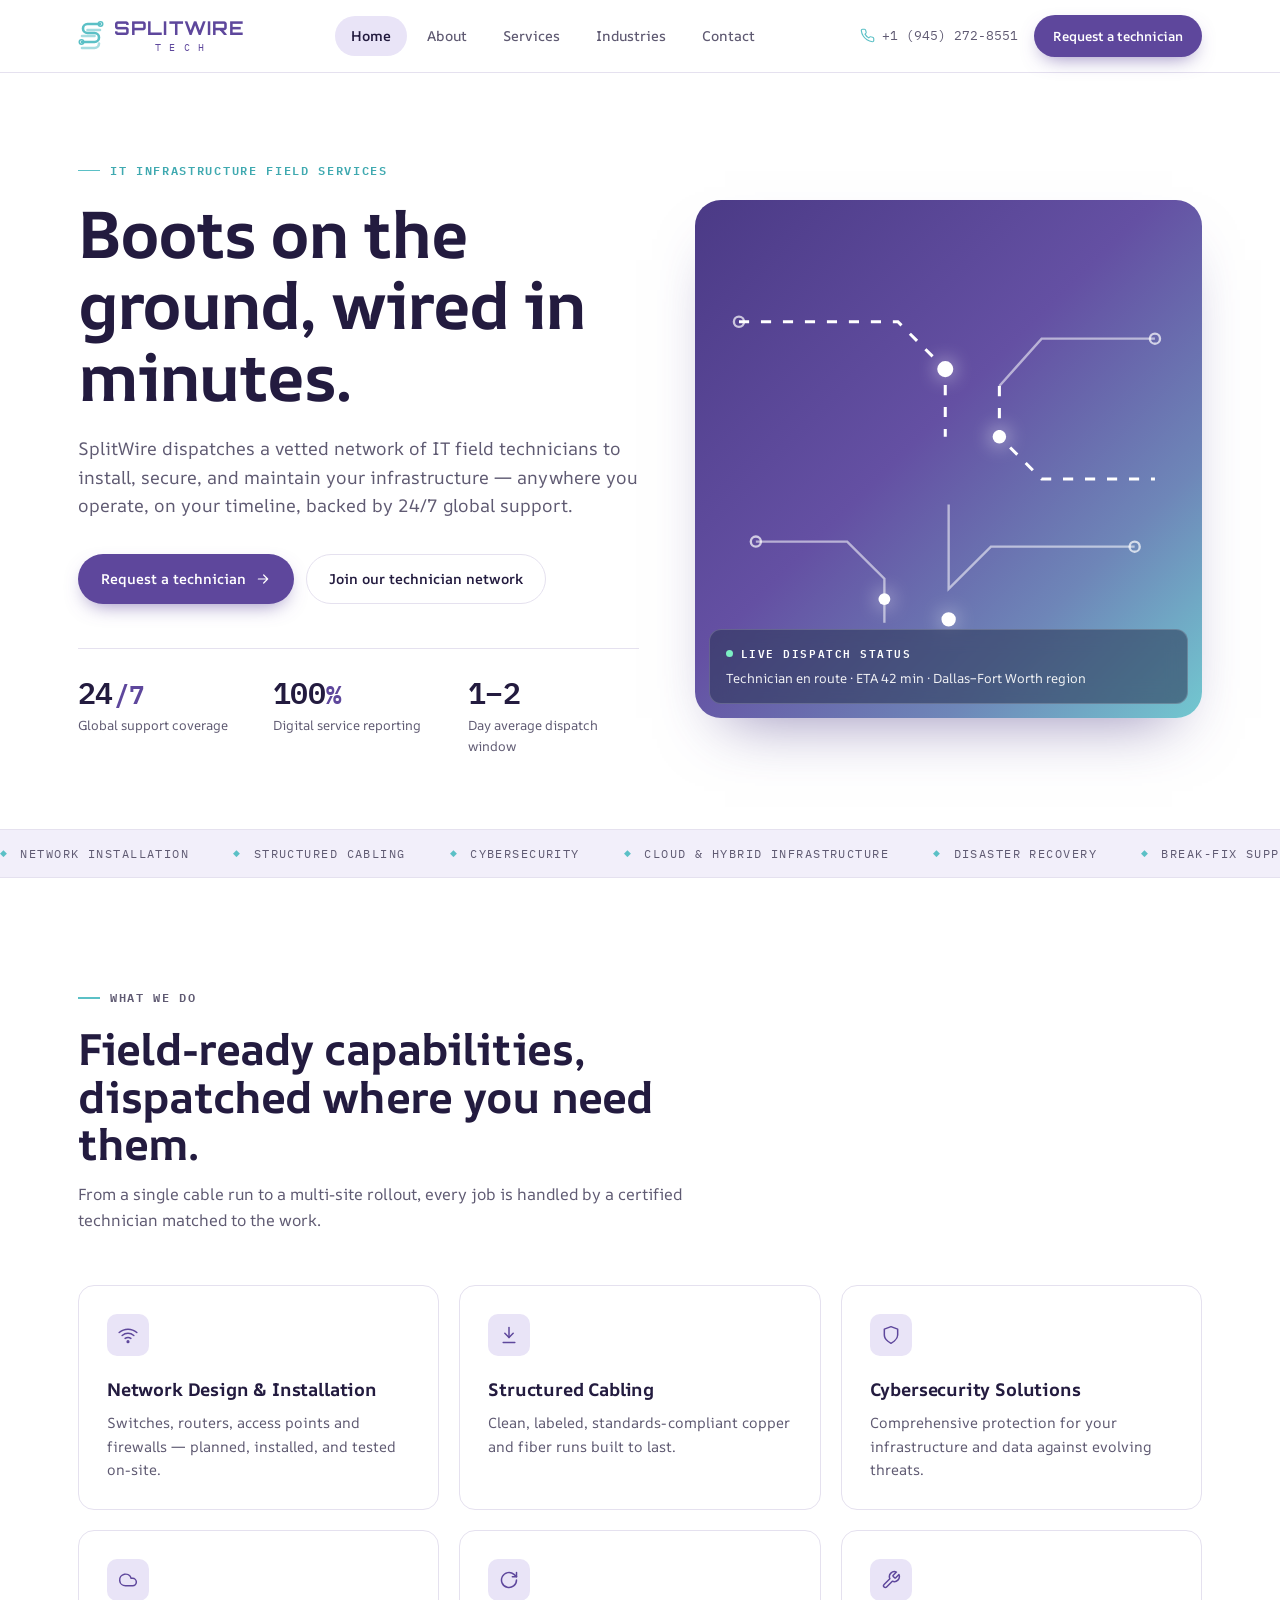
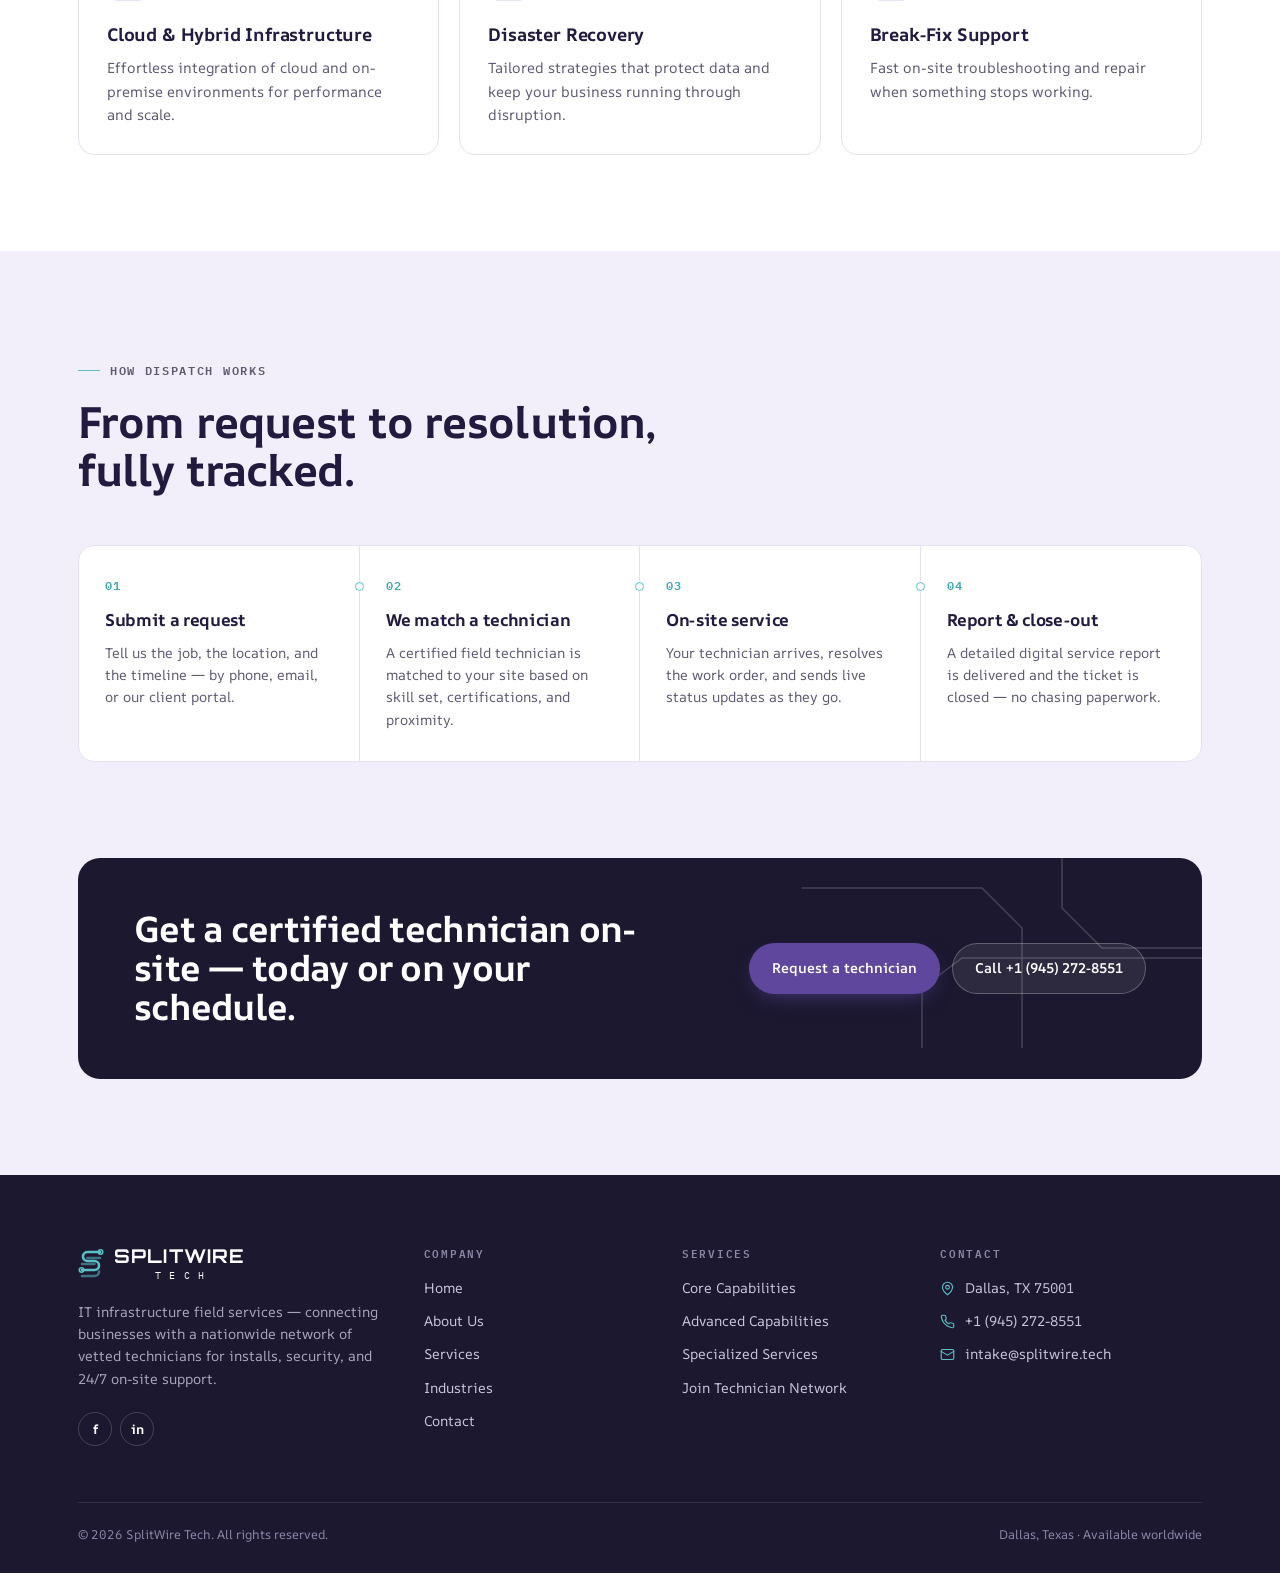
==== index.html @ 68668a22 "update the code" ====
<!DOCTYPE html>
<html lang="en">
<head>
<meta charset="UTF-8">
<meta name="color-scheme" content="light">
<meta name="viewport" content="width=device-width, initial-scale=1, viewport-fit=cover">
<title>SplitWire Tech | IT Infrastructure Field Services</title>
<meta name="description" content="SplitWire dispatches a vetted network of IT field technicians to install, secure, and maintain your infrastructure — anywhere you operate, backed by 24/7 global support.">
<link rel="icon" href="assets/images/favicon.svg" type="image/svg+xml">
<link rel="preconnect" href="https://fonts.googleapis.com">
<link rel="preconnect" href="https://fonts.gstatic.com" crossorigin>
<link href="https://fonts.googleapis.com/css2?family=AR+One+Sans:wght@400;500;600;700&family=IBM+Plex+Mono:wght@400;500;600&family=Orbitron:wght@600;700&display=swap" rel="stylesheet">
<link rel="stylesheet" href="css/style.css">
</head>
<body data-page="home">

<header class="header" id="header">
  <div class="wrap nav">
    <a href="index.html" class="logo" aria-label="SplitWire Tech home">
      <svg class="logo-mark" viewBox="0 0 26 34" aria-hidden="true">
        <path d="M22 5H9.5a4.5 4.5 0 0 0 0 9h7a4.5 4.5 0 0 1 0 9H4" fill="none" stroke="#5BC0C6" stroke-width="2.6" stroke-linecap="round"/>
        <path d="M22 11H9.5M4 17h12.5M4 29h12.5a4.5 4.5 0 0 0 4.5-4.5" fill="none" stroke="#5BC0C6" stroke-width="2.6" stroke-linecap="round" opacity=".55"/>
        <circle cx="3.5" cy="23" r="2.2" fill="none" stroke="#5BC0C6" stroke-width="1.6"/>
        <circle cx="22.5" cy="5" r="2.2" fill="none" stroke="#5BC0C6" stroke-width="1.6"/>
      </svg>
      <span class="logo-text"><span class="logo-word">SPLITWIRE</span><span class="logo-sub">TECH</span></span>
    </a>
    <ul class="nav-links">
      <li><a href="index.html" data-nav="home" class="active" aria-current="page">Home</a></li>
      <li><a href="about.html" data-nav="about">About</a></li>
      <li><a href="services.html" data-nav="services">Services</a></li>
      <li><a href="industries.html" data-nav="industries">Industries</a></li>
      <li><a href="contact.html" data-nav="contact">Contact</a></li>
    </ul>
    <div class="nav-right">
      <a class="nav-phone" href="tel:+19452728551"><svg class="ico" viewBox="0 0 24 24" aria-hidden="true"><path d="M22 16.9v3a2 2 0 0 1-2.2 2 19.8 19.8 0 0 1-8.6-3.1 19.5 19.5 0 0 1-6-6A19.8 19.8 0 0 1 2.1 4.2 2 2 0 0 1 4.1 2h3a2 2 0 0 1 2 1.7c.1.9.4 1.8.7 2.7a2 2 0 0 1-.5 2.1L8 9.8a16 16 0 0 0 6 6l1.3-1.3a2 2 0 0 1 2.1-.4c.9.3 1.8.6 2.7.7a2 2 0 0 1 1.7 2z"/></svg>+1 (945) 272-8551</a>
      <a class="btn btn-primary btn-sm" href="contact.html">Request a technician</a>
      <button class="menu-btn" id="menuBtn" aria-label="Open menu" aria-expanded="false"><svg class="ico" viewBox="0 0 24 24" aria-hidden="true"><path d="M3 6h18M3 12h18M3 18h18"/></svg></button>
    </div>
  </div>
  <nav class="mobile-menu" aria-label="Mobile">
    <a href="index.html" data-nav="home" class="active" aria-current="page">Home</a>
    <a href="about.html" data-nav="about">About</a>
    <a href="services.html" data-nav="services">Services</a>
    <a href="industries.html" data-nav="industries">Industries</a>
    <a href="contact.html" data-nav="contact">Contact</a>
    <a href="tel:+19452728551">Call +1 (945) 272-8551</a>
    <a class="btn btn-primary" href="contact.html">Request a technician</a>
  </nav>
</header>

<main>
  <section class="hero">
    <div class="wrap hero-grid">
      <div>
        <p class="eyebrow">IT Infrastructure Field Services</p>
        <h1 class="h1">Boots on the ground, wired in minutes.</h1>
        <p class="lead">SplitWire dispatches a vetted network of IT field technicians to install, secure, and maintain your infrastructure — anywhere you operate, on your timeline, backed by 24/7 global support.</p>
        <div class="hero-ctas">
          <a href="contact.html" class="btn btn-primary">Request a technician <svg class="ico" viewBox="0 0 24 24" aria-hidden="true"><path d="M5 12h14M13 6l6 6-6 6"/></svg></a>
          <a href="contact.html#join" class="btn btn-ghost">Join our technician network</a>
        </div>
        <div class="stats">
          <div><div class="stat-num"><span data-count="24">24</span><span class="unit">/7</span></div><div class="stat-label">Global support coverage</div></div>
          <div><div class="stat-num"><span data-count="100">100</span><span class="unit">%</span></div><div class="stat-label">Digital service reporting</div></div>
          <div><div class="stat-num"><span>1–2</span></div><div class="stat-label">Day average dispatch window</div></div>
        </div>
      </div>
      <div class="dispatch" role="img" aria-label="Live dispatch illustration: a technician routed across the network">
        <svg viewBox="0 0 300 306" preserveAspectRatio="xMidYMid slice" aria-hidden="true">
          <path class="trace" d="M180 110 L205 82 H272"/>
          <circle class="node" cx="272" cy="82" r="3"/>
          <path class="trace" d="M36 202 H90 L112 224 V250"/>
          <circle class="node" cx="36" cy="202" r="3"/>
          <path class="trace" d="M150 180 V230 L175 205 H260"/>
          <circle class="node" cx="260" cy="205" r="3"/>
          <path class="trace-live" d="M26 72 H120 L148 100 V140"/>
          <circle class="node" cx="26" cy="72" r="3"/>
          <path class="trace-live" d="M180 110 V140 L205 165 H272"/>
          <circle class="pulse" cx="148" cy="100" r="4"/>
          <circle class="pulse-ring" cx="148" cy="100" r="4"/>
          <circle class="pulse" cx="180" cy="140" r="4"/>
          <circle class="pulse" cx="112" cy="236" r="3.5"/>
          <circle class="pulse" cx="150" cy="248" r="3.5"/>
          <circle class="pulse-ring" cx="150" cy="248" r="3.5" style="animation-delay:1.2s"/>
        </svg>
        <div class="status">
          <div class="status-label">LIVE DISPATCH STATUS</div>
          <div class="status-text" id="dispatchText">Technician en route · ETA 42 min · Dallas–Fort Worth region</div>
        </div>
      </div>
    </div>
    <div class="ticker" aria-hidden="true">
      <div class="ticker-track"><span class="ticker-item">Network Installation</span><span class="ticker-item">Structured Cabling</span><span class="ticker-item">Cybersecurity</span><span class="ticker-item">Cloud &amp; Hybrid Infrastructure</span><span class="ticker-item">Disaster Recovery</span><span class="ticker-item">Break-Fix Support</span><span class="ticker-item">Vendor-Neutral Deployments</span><span class="ticker-item">24/7 Monitoring</span><span class="ticker-item">Network Installation</span><span class="ticker-item">Structured Cabling</span><span class="ticker-item">Cybersecurity</span><span class="ticker-item">Cloud &amp; Hybrid Infrastructure</span><span class="ticker-item">Disaster Recovery</span><span class="ticker-item">Break-Fix Support</span><span class="ticker-item">Vendor-Neutral Deployments</span><span class="ticker-item">24/7 Monitoring</span></div>
    </div>
  </section>

  <section>
    <div class="wrap">
      <div class="section-head reveal">
        <p class="eyebrow">What we do</p>
        <h2 class="h2">Field-ready capabilities, dispatched where you need them.</h2>
        <p>From a single cable run to a multi-site rollout, every job is handled by a certified technician matched to the work.</p>
      </div>
      <div class="grid-3">
        <article class="card reveal"><div class="card-icon"><svg class="ico" viewBox="0 0 24 24" aria-hidden="true"><path d="M5 12.55a11 11 0 0 1 14 0"/><path d="M1.42 9a16 16 0 0 1 21.16 0"/><path d="M8.53 16.11a6 6 0 0 1 6.95 0"/><circle cx="12" cy="20" r="1"/></svg></div><h3>Network Design &amp; Installation</h3><p>Switches, routers, access points and firewalls — planned, installed, and tested on-site.</p></article>
        <article class="card reveal"><div class="card-icon"><svg class="ico" viewBox="0 0 24 24" aria-hidden="true"><path d="M12 3v12"/><path d="m7 10 5 5 5-5"/><path d="M5 21h14"/></svg></div><h3>Structured Cabling</h3><p>Clean, labeled, standards-compliant copper and fiber runs built to last.</p></article>
        <article class="card reveal"><div class="card-icon"><svg class="ico" viewBox="0 0 24 24" aria-hidden="true"><path d="M12 22s8-4 8-10V5l-8-3-8 3v7c0 6 8 10 8 10z"/></svg></div><h3>Cybersecurity Solutions</h3><p>Comprehensive protection for your infrastructure and data against evolving threats.</p></article>
        <article class="card reveal"><div class="card-icon"><svg class="ico" viewBox="0 0 24 24" aria-hidden="true"><path d="M17.5 19H9a7 7 0 1 1 6.71-9h1.79a4.5 4.5 0 1 1 0 9z"/></svg></div><h3>Cloud &amp; Hybrid Infrastructure</h3><p>Effortless integration of cloud and on-premise environments for performance and scale.</p></article>
        <article class="card reveal"><div class="card-icon"><svg class="ico" viewBox="0 0 24 24" aria-hidden="true"><path d="M21 12a9 9 0 1 1-3-6.7L21 8"/><path d="M21 3v5h-5"/></svg></div><h3>Disaster Recovery</h3><p>Tailored strategies that protect data and keep your business running through disruption.</p></article>
        <article class="card reveal"><div class="card-icon"><svg class="ico" viewBox="0 0 24 24" aria-hidden="true"><path d="M14.7 6.3a1 1 0 0 0 0 1.4l1.6 1.6a1 1 0 0 0 1.4 0l3.8-3.8a6 6 0 0 1-7.9 7.9l-6.9 6.9a2.1 2.1 0 0 1-3-3l6.9-6.9a6 6 0 0 1 7.9-7.9z"/></svg></div><h3>Break-Fix Support</h3><p>Fast on-site troubleshooting and repair when something stops working.</p></article>
      </div>
    </div>
  </section>

  <section class="section-tint">
    <div class="wrap">
      <div class="section-head reveal">
        <p class="eyebrow">How dispatch works</p>
        <h2 class="h2">From request to resolution, fully tracked.</h2>
      </div>
      <div class="process reveal">
        <div class="step"><div class="step-num">01</div><h3>Submit a request</h3><p>Tell us the job, the location, and the timeline — by phone, email, or our client portal.</p></div>
        <div class="step"><div class="step-num">02</div><h3>We match a technician</h3><p>A certified field technician is matched to your site based on skill set, certifications, and proximity.</p></div>
        <div class="step"><div class="step-num">03</div><h3>On-site service</h3><p>Your technician arrives, resolves the work order, and sends live status updates as they go.</p></div>
        <div class="step"><div class="step-num">04</div><h3>Report &amp; close-out</h3><p>A detailed digital service report is delivered and the ticket is closed — no chasing paperwork.</p></div>
      </div>
    </div>
  </section>

  <section class="cta-section tint">
    <div class="wrap">
      <div class="cta cta-dark reveal">
        <svg class="cta-lines" viewBox="0 0 420 200" aria-hidden="true"><path d="M0 40 H180 L220 80 V200 M260 0 V60 L300 100 H420 M120 200 V140 L160 110 H420" fill="none" stroke="#fff" stroke-width="1.5"/></svg>
        <h2>Get a certified technician on-site — today or on your schedule.</h2>
        <div class="cta-actions">
          <a href="contact.html" class="btn btn-primary">Request a technician</a>
          <a href="tel:+19452728551" class="btn btn-outline-light">Call +1 (945) 272-8551</a>
        </div>
      </div>
    </div>
  </section>
</main>

<footer class="footer">
  <div class="wrap">
    <div class="foot-grid">
      <div class="foot-about">
        <a href="index.html" class="logo" aria-label="SplitWire Tech home">
          <svg class="logo-mark" viewBox="0 0 26 34" aria-hidden="true">
            <path d="M22 5H9.5a4.5 4.5 0 0 0 0 9h7a4.5 4.5 0 0 1 0 9H4" fill="none" stroke="#5BC0C6" stroke-width="2.6" stroke-linecap="round"/>
            <path d="M22 11H9.5M4 17h12.5M4 29h12.5a4.5 4.5 0 0 0 4.5-4.5" fill="none" stroke="#5BC0C6" stroke-width="2.6" stroke-linecap="round" opacity=".55"/>
            <circle cx="3.5" cy="23" r="2.2" fill="none" stroke="#5BC0C6" stroke-width="1.6"/><circle cx="22.5" cy="5" r="2.2" fill="none" stroke="#5BC0C6" stroke-width="1.6"/>
          </svg>
          <span class="logo-text"><span class="logo-word">SPLITWIRE</span><span class="logo-sub">TECH</span></span>
        </a>
        <p>IT infrastructure field services — connecting businesses with a nationwide network of vetted technicians for installs, security, and 24/7 on-site support.</p>
        <div class="social"><a href="#" aria-label="Facebook">f</a><a href="#" aria-label="LinkedIn">in</a></div>
      </div>
      <div class="foot-col"><h4>Company</h4><ul><li><a href="index.html">Home</a></li><li><a href="about.html">About Us</a></li><li><a href="services.html">Services</a></li><li><a href="industries.html">Industries</a></li><li><a href="contact.html">Contact</a></li></ul></div>
      <div class="foot-col"><h4>Services</h4><ul><li><a href="services.html#core">Core Capabilities</a></li><li><a href="services.html#advanced">Advanced Capabilities</a></li><li><a href="services.html#specialized">Specialized Services</a></li><li><a href="contact.html#join">Join Technician Network</a></li></ul></div>
      <div class="foot-col"><h4>Contact</h4><ul>
        <li class="c"><svg class="ico" viewBox="0 0 24 24" aria-hidden="true"><path d="M20 10c0 6-8 12-8 12s-8-6-8-12a8 8 0 0 1 16 0z"/><circle cx="12" cy="10" r="3"/></svg>Dallas, TX 75001</li>
        <li class="c"><svg class="ico" viewBox="0 0 24 24" aria-hidden="true"><path d="M22 16.9v3a2 2 0 0 1-2.2 2 19.8 19.8 0 0 1-8.6-3.1 19.5 19.5 0 0 1-6-6A19.8 19.8 0 0 1 2.1 4.2 2 2 0 0 1 4.1 2h3a2 2 0 0 1 2 1.7c.1.9.4 1.8.7 2.7a2 2 0 0 1-.5 2.1L8 9.8a16 16 0 0 0 6 6l1.3-1.3a2 2 0 0 1 2.1-.4c.9.3 1.8.6 2.7.7a2 2 0 0 1 1.7 2z"/></svg><a href="tel:+19452728551">+1 (945) 272-8551</a></li>
        <li class="c"><svg class="ico" viewBox="0 0 24 24" aria-hidden="true"><rect x="2" y="4" width="20" height="16" rx="2"/><path d="m22 7-10 6L2 7"/></svg><a href="mailto:intake@splitwire.tech">intake@splitwire.tech</a></li>
      </ul></div>
    </div>
    <div class="foot-bottom"><span>© 2026 SplitWire Tech. All rights reserved.</span><span>Dallas, Texas · Available worldwide</span></div>
  </div>
</footer>

<script src="js/main.js" defer></script>
</body>
</html>
---- css/style.css ----
/* SplitWire Tech — main stylesheet */
:root{
  --purple:#5E479C; --purple-d:#4B3782; --teal:#5BC0C6; --teal-d:#3FA9B0;
  --ink:#231B3F; --muted:#5F5A72; --soft:#8A869A;
  --bg:#FFFFFF; --surface:#FFFFFF; --lav:#F2EFFA; --lav-2:#E9E4F7; --line:#E5E1EF;
  --night:#1C1830; --night-2:#262040;
  --grad:linear-gradient(135deg,#4B3A86 0%,#6450A3 45%,#6E86B8 75%,#72C8D0 100%);
  --radius:16px; --radius-sm:10px;
  --sans:"AR One Sans",system-ui,-apple-system,"Segoe UI",Roboto,Arial,sans-serif;
  --mono:"IBM Plex Mono",ui-monospace,SFMono-Regular,Menlo,Consolas,monospace;
  --logo:"Orbitron","Eurostile","Arial Black",sans-serif;
  box-sizing:border-box;
  color-scheme:light;
  padding-top:env(safe-area-inset-top,0px);
  padding-bottom:env(safe-area-inset-bottom,0px);
}
*,*::before,*::after{box-sizing:border-box}
html{scroll-padding-top:calc(env(safe-area-inset-top,0px) + 80px);scroll-behavior:smooth}
body{margin:0;background:var(--bg);color:var(--ink);font-family:var(--sans);font-size:16px;line-height:1.6;-webkit-font-smoothing:antialiased}
img,svg{max-width:100%}
a{color:inherit;text-decoration:none}
button{font:inherit;cursor:pointer}
:focus-visible{outline:2px solid var(--teal);outline-offset:3px;border-radius:6px}
.wrap{width:100%;max-width:1180px;margin:0 auto;padding:0 28px}
.ico{width:20px;height:20px;fill:none;stroke:currentColor;stroke-width:1.8;stroke-linecap:round;stroke-linejoin:round;flex:none}

/* ---------- Logo ---------- */
.logo{display:flex;align-items:center;gap:10px;color:var(--purple)}
.logo-mark{width:26px;height:34px}
.logo-text{display:flex;flex-direction:column;align-items:center;line-height:1}
.logo-word{font-family:var(--logo);font-weight:700;font-size:19px;letter-spacing:.06em}
.logo-sub{font-family:var(--mono);font-size:9.5px;letter-spacing:.9em;margin-top:5px;padding-left:.9em;color:var(--purple)}
.footer .logo, .footer .logo-sub{color:#fff}

/* ---------- Header ---------- */
.header{position:sticky;top:0;z-index:50;background:color-mix(in srgb,var(--surface) 88%,transparent);backdrop-filter:saturate(1.4) blur(12px);-webkit-backdrop-filter:saturate(1.4) blur(12px);border-bottom:1px solid var(--line);padding-top:0}
.nav{display:flex;align-items:center;justify-content:space-between;height:72px;gap:20px}
.nav-links{display:flex;gap:4px;list-style:none;margin:0;padding:0}
.nav-links a{display:block;padding:9px 16px;border-radius:999px;font-size:14px;font-weight:500;color:var(--muted);transition:background .2s,color .2s}
.nav-links a:hover{color:var(--ink);background:var(--lav)}
.nav-links a.active{background:var(--lav-2);color:var(--ink);font-weight:600}
.nav-right{display:flex;align-items:center;gap:16px}
.nav-phone{display:flex;align-items:center;gap:7px;font-family:var(--mono);font-size:13px;color:var(--muted)}
.nav-phone .ico{width:15px;height:15px;color:var(--teal)}
.menu-btn{display:none;background:none;border:1px solid var(--line);border-radius:10px;width:42px;height:42px;align-items:center;justify-content:center;color:var(--ink)}
.mobile-menu{display:none;border-top:1px solid var(--line);background:var(--surface);padding:12px 28px 24px}
.mobile-menu a{display:block;padding:13px 4px;border-bottom:1px solid var(--line);font-weight:500}
.mobile-menu a.active{color:var(--purple)}
.mobile-menu .btn{margin-top:18px;width:100%;justify-content:center}
.header.open .mobile-menu{display:block}

/* ---------- Buttons ---------- */
.btn{display:inline-flex;align-items:center;gap:9px;padding:13px 22px;border-radius:999px;font-size:14px;font-weight:600;border:1px solid transparent;transition:transform .15s,background .2s,box-shadow .2s;white-space:nowrap}
.btn .ico{width:16px;height:16px}
.btn-primary{background:var(--purple);color:#fff;box-shadow:0 8px 20px -8px rgba(94,71,156,.7)}
.btn-primary:hover{background:var(--purple-d);transform:translateY(-1px)}
.btn-ghost{background:var(--surface);color:var(--ink);border-color:var(--line)}
.btn-ghost:hover{border-color:var(--purple)}
.btn-white{background:#fff;color:#231B3F}
.btn-outline-light{background:rgba(255,255,255,.08);color:#fff;border-color:rgba(255,255,255,.25)}
.btn-outline-light:hover{background:rgba(255,255,255,.16)}
.btn-sm{padding:10px 18px;font-size:13px}

/* ---------- Type ---------- */
.eyebrow{display:flex;align-items:center;gap:10px;font-family:var(--mono);font-size:12px;font-weight:600;letter-spacing:.14em;text-transform:uppercase;color:var(--teal-d);margin:0 0 18px}
.eyebrow::before{content:"";width:22px;height:1.5px;background:var(--teal)}
.eyebrow.center{justify-content:center}
h1,h2,h3,h4{margin:0;color:var(--ink);letter-spacing:-.02em;line-height:1.08;font-weight:700}
.h1{font-size:clamp(40px,5.6vw,66px);letter-spacing:-.03em}
.h2{font-size:clamp(30px,3.6vw,44px)}
.h3{font-size:clamp(22px,2.2vw,28px)}
.lead{font-size:clamp(16px,1.4vw,18px);color:var(--muted);max-width:560px;margin:22px 0 0}
p{margin:0}

/* ---------- Sections ---------- */
section{padding:96px 0}
.section-tint{background:var(--lav)}
.section-head{max-width:640px;margin-bottom:52px}
.section-head p{color:var(--muted);margin-top:14px}
.section-head.center{margin-left:auto;margin-right:auto;text-align:center}

/* ---------- Home hero ---------- */
.hero{padding:88px 0 0}
.hero-grid{display:grid;grid-template-columns:1.05fr .95fr;gap:56px;align-items:center}
.hero-ctas{display:flex;flex-wrap:wrap;gap:12px;margin-top:34px}
.stats{display:grid;grid-template-columns:repeat(3,1fr);gap:24px;margin-top:44px;padding-top:28px;border-top:1px solid var(--line)}
.stat-num{font-family:var(--mono);font-weight:600;font-size:30px;color:var(--ink);letter-spacing:-.02em;line-height:1;display:flex;align-items:baseline;white-space:nowrap}
.stat-num .unit{color:var(--purple);font-size:26px;margin-left:1px}
.stat-label{font-size:13px;color:var(--muted);margin-top:8px}

.dispatch{position:relative;aspect-ratio:1/1.02;border-radius:26px;background:var(--grad);overflow:hidden;box-shadow:0 30px 60px -30px rgba(75,58,134,.6)}
.dispatch svg{position:absolute;inset:0;width:100%;height:100%}
.dispatch .trace{stroke:rgba(255,255,255,.55);stroke-width:1.4;fill:none}
.dispatch .trace-live{stroke:#fff;stroke-width:1.8;fill:none;stroke-dasharray:6 7;animation:dash 1.6s linear infinite}
.dispatch .node{fill:none;stroke:rgba(255,255,255,.7);stroke-width:1.4}
.dispatch .pulse{fill:#fff;filter:drop-shadow(0 0 6px #fff)}
.dispatch .pulse-ring{fill:none;stroke:#fff;stroke-width:1.5;transform-box:fill-box;transform-origin:center;animation:ring 2.4s ease-out infinite}
@keyframes dash{to{stroke-dashoffset:-26}}
@keyframes ring{0%{transform:scale(1);opacity:.9}100%{transform:scale(3.4);opacity:0}}
.status{position:absolute;left:14px;right:14px;bottom:14px;background:rgba(40,52,82,.55);backdrop-filter:blur(10px);-webkit-backdrop-filter:blur(10px);border:1px solid rgba(255,255,255,.18);border-radius:12px;padding:14px 16px;color:#fff}
.status-label{display:flex;align-items:center;gap:8px;font-family:var(--mono);font-size:11px;font-weight:600;letter-spacing:.14em}
.status-label::before{content:"";width:7px;height:7px;border-radius:50%;background:#7CF0C4;box-shadow:0 0 0 0 rgba(124,240,196,.7);animation:live 1.8s infinite}
@keyframes live{70%{box-shadow:0 0 0 8px rgba(124,240,196,0)}100%{box-shadow:0 0 0 0 rgba(124,240,196,0)}}
.status-text{font-size:13px;margin-top:6px;opacity:.92}

/* ---------- Ticker ---------- */
.ticker{margin-top:72px;border-top:1px solid var(--line);border-bottom:1px solid var(--line);background:var(--lav);overflow:hidden;padding:14px 0}
.ticker-track{display:flex;gap:44px;width:max-content;animation:tick 42s linear infinite}
.ticker-item{display:flex;align-items:center;gap:12px;font-family:var(--mono);font-size:12px;letter-spacing:.12em;text-transform:uppercase;color:var(--muted);white-space:nowrap}
.ticker-item::before{content:"◆";color:var(--teal);font-size:9px}
@keyframes tick{to{transform:translateX(-50%)}}

/* ---------- Cards ---------- */
.grid-3{display:grid;grid-template-columns:repeat(3,1fr);gap:20px}
.grid-2{display:grid;grid-template-columns:repeat(2,1fr);gap:22px}
.grid-4{display:grid;grid-template-columns:repeat(4,1fr);gap:18px}
.card{background:var(--surface);border:1px solid var(--line);border-radius:var(--radius);padding:28px;transition:border-color .2s,box-shadow .2s}
.card:hover{border-color:color-mix(in srgb,var(--purple) 35%,var(--line));box-shadow:0 18px 40px -28px rgba(75,58,134,.45)}
.card-icon{width:42px;height:42px;border-radius:10px;background:var(--lav-2);color:var(--purple);display:flex;align-items:center;justify-content:center;margin-bottom:22px}
.card h3{font-size:18px;letter-spacing:-.01em;line-height:1.3}
.card p{font-size:14.5px;color:var(--muted);margin-top:10px}
.card-sm{padding:22px}
.card-sm h3{font-size:16px}
.card-sm p{font-size:13.5px}

/* ---------- Process ---------- */
.process{display:grid;grid-template-columns:repeat(4,1fr);background:var(--surface);border:1px solid var(--line);border-radius:var(--radius);overflow:hidden}
.step{padding:30px 26px;border-right:1px solid var(--line);position:relative}
.step:last-child{border-right:none}
.step-num{font-family:var(--mono);font-size:12px;font-weight:600;color:var(--teal-d);letter-spacing:.1em}
.step h3{font-size:17px;margin:14px 0 10px;line-height:1.3}
.step p{font-size:14px;color:var(--muted)}
.step::after{content:"";position:absolute;top:36px;right:-5px;width:9px;height:9px;border-radius:50%;background:var(--surface);border:1.5px solid var(--teal);z-index:1}
.step:last-child::after{display:none}

/* ---------- CTA band ---------- */
.cta{border-radius:22px;padding:52px 56px;display:flex;align-items:center;justify-content:space-between;gap:32px;flex-wrap:wrap;position:relative;overflow:hidden}
.cta-dark{background:var(--night);color:#fff}
.cta-grad{background:var(--grad);color:#fff}
.cta h2{color:#fff;font-size:clamp(26px,3vw,36px);max-width:560px}
.cta .eyebrow{color:#A9E6EA}
.cta .eyebrow::before{background:#A9E6EA}
.cta-actions{display:flex;gap:12px;flex-wrap:wrap;position:relative}
.cta-lines{position:absolute;right:-20px;top:-10px;width:420px;opacity:.18;pointer-events:none}
.cta-section{padding:0 0 96px}
.cta-section.tint{background:var(--lav);padding-top:0}

/* ---------- Inner page hero ---------- */
.page-hero{position:relative;padding:72px 0 96px;overflow:hidden}
.page-hero::after{content:"";position:absolute;right:-12%;top:-10%;width:62vw;max-width:820px;aspect-ratio:1;border-radius:50%;background:radial-gradient(circle at 35% 40%,var(--lav-2),transparent 70%);opacity:.9;pointer-events:none;z-index:0}
.page-hero .wrap{position:relative;z-index:1}
.page-hero .h1{max-width:820px}
.crumb{font-family:var(--mono);font-size:12px;color:var(--soft);margin-bottom:10px}
.crumb a{color:var(--purple);font-weight:600}
.chips{display:flex;flex-wrap:wrap;gap:8px;margin-top:28px}
.chip{font-family:var(--mono);font-size:12px;font-weight:600;padding:8px 14px;border-radius:999px;background:var(--lav-2);color:var(--ink);border:1px solid transparent}
.chip:hover{border-color:var(--purple)}

/* ---------- About ---------- */
.mission{display:grid;grid-template-columns:1fr 1fr;gap:56px;align-items:start}
.mission p{color:var(--muted);margin-top:20px;max-width:500px}
.scale-row{display:grid;grid-template-columns:repeat(3,1fr);gap:0;border:1px solid var(--line);border-radius:var(--radius);background:var(--surface);overflow:hidden}
.scale-item{padding:32px 28px;border-right:1px solid var(--line)}
.scale-item:last-child{border-right:none}
.scale-tag{display:inline-block;font-family:var(--mono);font-size:11px;font-weight:600;letter-spacing:.1em;text-transform:uppercase;padding:5px 10px;border-radius:6px;background:var(--lav-2);color:var(--purple);margin-bottom:18px}
.scale-item h3{font-size:19px}
.scale-item p{font-size:14.5px;color:var(--muted);margin-top:10px}

/* ---------- Services ---------- */
.tier{padding-top:96px}
.tier + .tier{padding-top:0}
.tier-block{padding-bottom:96px}

/* ---------- Industries ---------- */
.ind-card{padding:32px}
.ind-card h3{font-size:20px}
.checks{list-style:none;padding:0;margin:22px 0 0;display:grid;gap:12px}
.checks li{display:flex;gap:10px;font-size:14.5px;color:var(--ink)}
.checks .ico{width:17px;height:17px;color:var(--teal-d);margin-top:3px}

/* ---------- FAQ ---------- */
.faq{max-width:760px;margin:0 auto;display:grid;gap:10px}
.faq details{background:var(--surface);border:1px solid var(--line);border-radius:12px;padding:0 22px;transition:border-color .2s}
.faq details[open]{border-color:color-mix(in srgb,var(--purple) 40%,var(--line))}
.faq summary{list-style:none;cursor:pointer;padding:18px 0;display:flex;justify-content:space-between;align-items:center;gap:16px;font-weight:600;font-size:15px}
.faq summary::-webkit-details-marker{display:none}
.faq summary .ico{width:18px;height:18px;color:var(--purple);transition:transform .25s}
.faq details[open] summary .ico{transform:rotate(45deg)}
.faq details p{color:var(--muted);font-size:14.5px;padding:0 0 20px;max-width:640px}

/* ---------- Contact ---------- */
.contact-grid{display:grid;grid-template-columns:1.1fr .9fr;gap:24px;align-items:start}
.form-card{padding:36px}
.form-card h2{font-size:24px}
.form-card > p{color:var(--muted);font-size:14.5px;margin-top:8px}
.form{display:grid;grid-template-columns:1fr 1fr;gap:18px;margin-top:28px}
.field{display:flex;flex-direction:column;gap:7px}
.field.full{grid-column:1/-1}
.field label{font-size:13px;font-weight:600}
.field input,.field select,.field textarea{font:inherit;font-size:14.5px;color:var(--ink);background:var(--surface);border:1px solid var(--line);border-radius:10px;padding:12px 14px;width:100%;transition:border-color .2s,box-shadow .2s}
.field textarea{min-height:110px;resize:vertical}
.field input:focus,.field select:focus,.field textarea:focus{outline:none;border-color:var(--purple);box-shadow:0 0 0 3px color-mix(in srgb,var(--purple) 18%,transparent)}
.field input::placeholder,.field textarea::placeholder{color:var(--soft)}
.form .btn{grid-column:1/-1;justify-content:center;padding:15px}
.form-note{grid-column:1/-1;font-size:13px;color:var(--muted);min-height:1em}
.side{display:grid;gap:16px}
.side .card h3{font-size:18px}
.side .card p{margin-top:8px}
.side a.link{color:var(--purple);font-weight:600}
.tech-card{background:var(--lav-2);border-color:color-mix(in srgb,var(--purple) 30%,var(--line))}
.tech-card .card-icon{background:var(--surface)}

/* ---------- Footer ---------- */
.footer{background:var(--night);color:#C9C4DA;padding:72px 0 0}
.foot-grid{display:grid;grid-template-columns:1.4fr 1fr 1fr 1.2fr;gap:40px}
.foot-about p{font-size:14px;margin-top:20px;max-width:300px;color:#A9A4BD}
.social{display:flex;gap:8px;margin-top:22px}
.social a{width:34px;height:34px;border-radius:50%;border:1px solid rgba(255,255,255,.18);display:flex;align-items:center;justify-content:center;font-size:13px;font-weight:700;color:#fff}
.social a:hover{background:rgba(255,255,255,.1)}
.foot-col h4{font-family:var(--mono);font-size:11px;font-weight:600;letter-spacing:.16em;text-transform:uppercase;color:#8C86A5;margin-bottom:18px}
.foot-col ul{list-style:none;margin:0;padding:0;display:grid;gap:11px;font-size:14px}
.foot-col a:hover{color:#fff}
.foot-col li.c{display:flex;gap:10px;align-items:flex-start}
.foot-col li.c .ico{width:15px;height:15px;color:var(--teal);margin-top:4px}
.foot-bottom{margin-top:56px;border-top:1px solid rgba(255,255,255,.1);padding:22px 0 28px;display:flex;justify-content:space-between;gap:16px;flex-wrap:wrap;font-size:12.5px;color:#8C86A5}

/* ---------- Reveal ---------- */
.reveal{opacity:0;transform:translateY(18px);transition:opacity .7s ease,transform .7s ease}
.reveal.in{opacity:1;transform:none}

@media (prefers-reduced-motion:reduce){
  *,*::before,*::after{animation:none!important;transition:none!important;scroll-behavior:auto!important}
  .reveal{opacity:1;transform:none}
}

/* ---------- Responsive ---------- */
@media (max-width:1060px){
  .nav-phone{display:none}
  .grid-4{grid-template-columns:repeat(2,1fr)}
  .foot-grid{grid-template-columns:1fr 1fr}
}
@media (max-width:900px){
  .nav-links,.nav-right .btn{display:none}
  .menu-btn{display:inline-flex}
  .hero-grid,.mission,.contact-grid{grid-template-columns:1fr}
  .dispatch{max-width:520px;aspect-ratio:1/.9}
  .grid-3{grid-template-columns:repeat(2,1fr)}
  .process{grid-template-columns:1fr 1fr}
  .step:nth-child(2){border-right:none}
  .step:nth-child(-n+2){border-bottom:1px solid var(--line)}
  .step:nth-child(2)::after{display:none}
  .scale-row{grid-template-columns:1fr}
  .scale-item{border-right:none;border-bottom:1px solid var(--line)}
  .scale-item:last-child{border-bottom:none}
  section{padding:72px 0}
  .tier{padding-top:72px}.tier-block{padding-bottom:72px}.cta-section{padding-bottom:72px}
}
@media (max-width:620px){
  .wrap{padding:0 20px}
  .grid-3,.grid-2,.grid-4,.process{grid-template-columns:1fr}
  .step{border-right:none!important;border-bottom:1px solid var(--line)}
  .step:last-child{border-bottom:none}
  .step::after{display:none}
  .stats{grid-template-columns:1fr 1fr 1fr;gap:14px}
  .stat-num{font-size:24px}.stat-num .unit{font-size:20px}
  .stat-label{font-size:12px}
  .cta{padding:36px 26px}
  .form{grid-template-columns:1fr}
  .form-card{padding:26px}
  .foot-grid{grid-template-columns:1fr}
  .hero{padding-top:56px}
  .page-hero{padding:52px 0 72px}
}
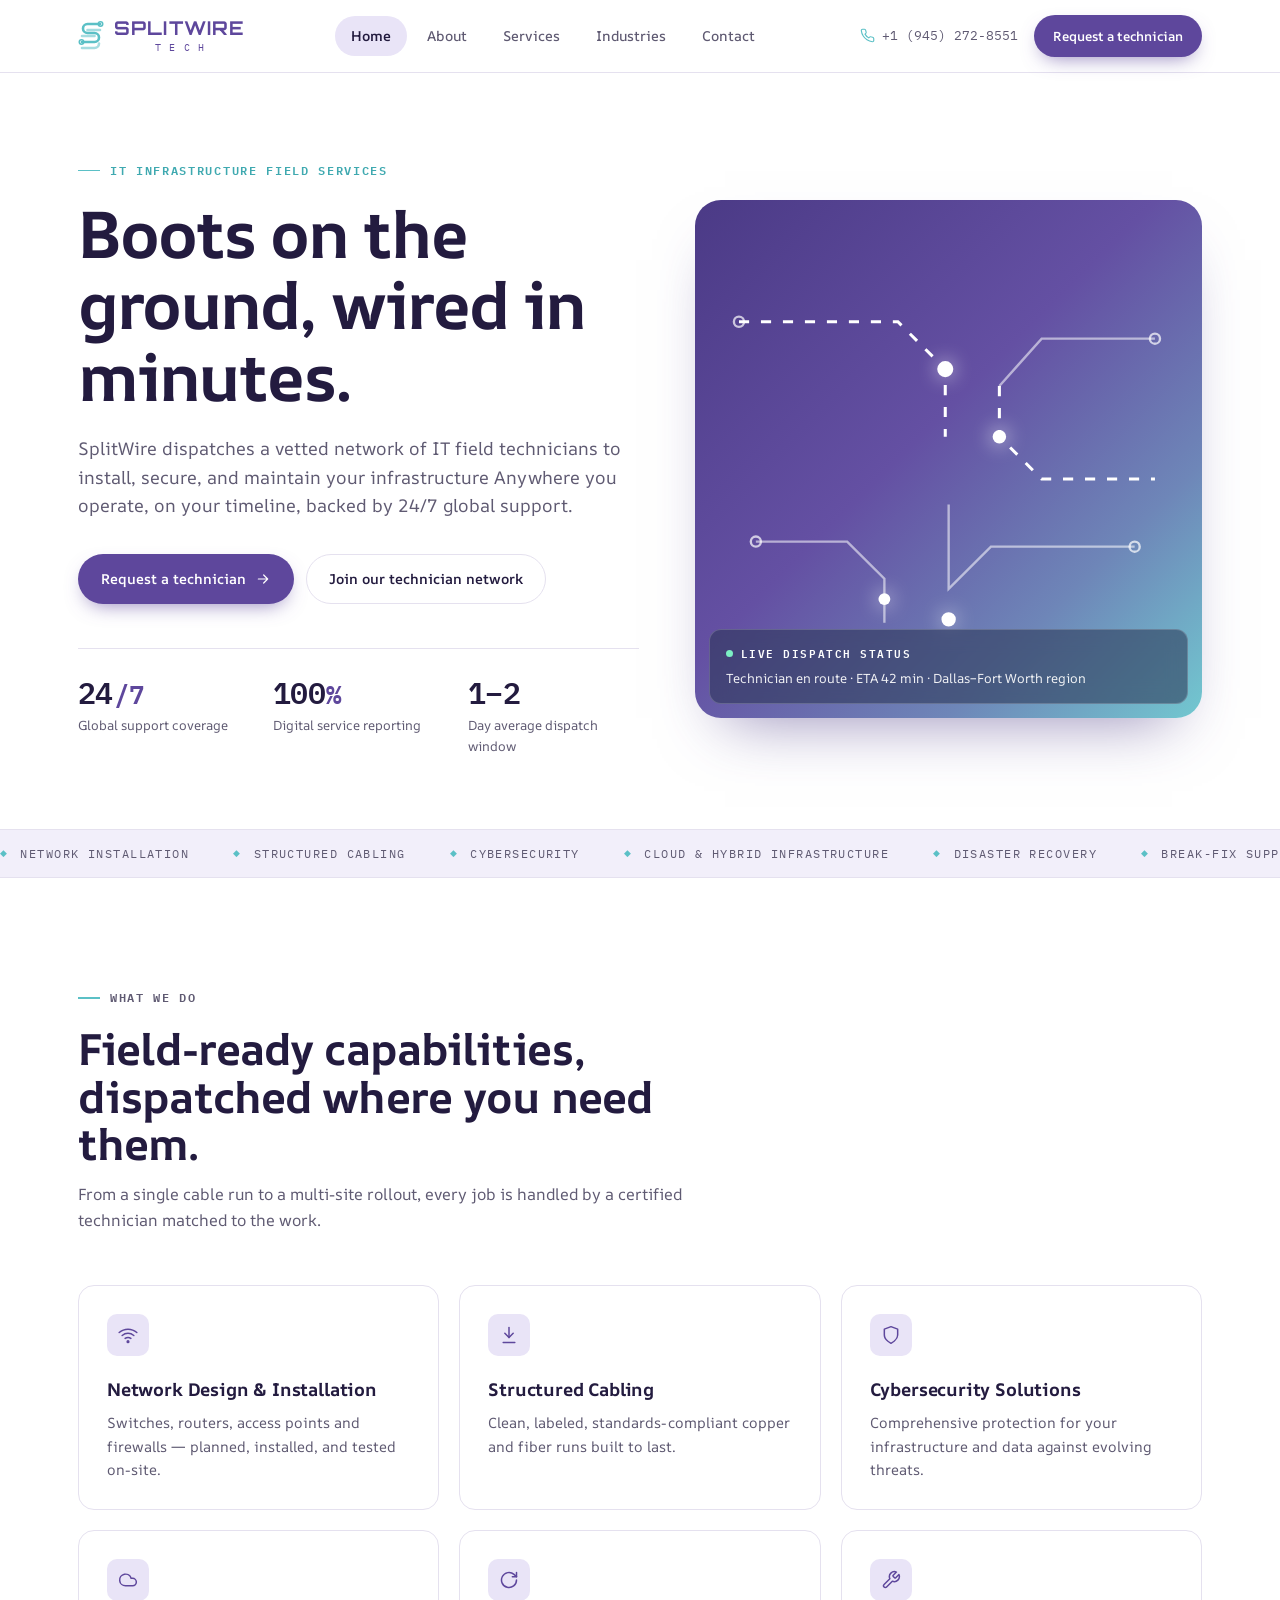
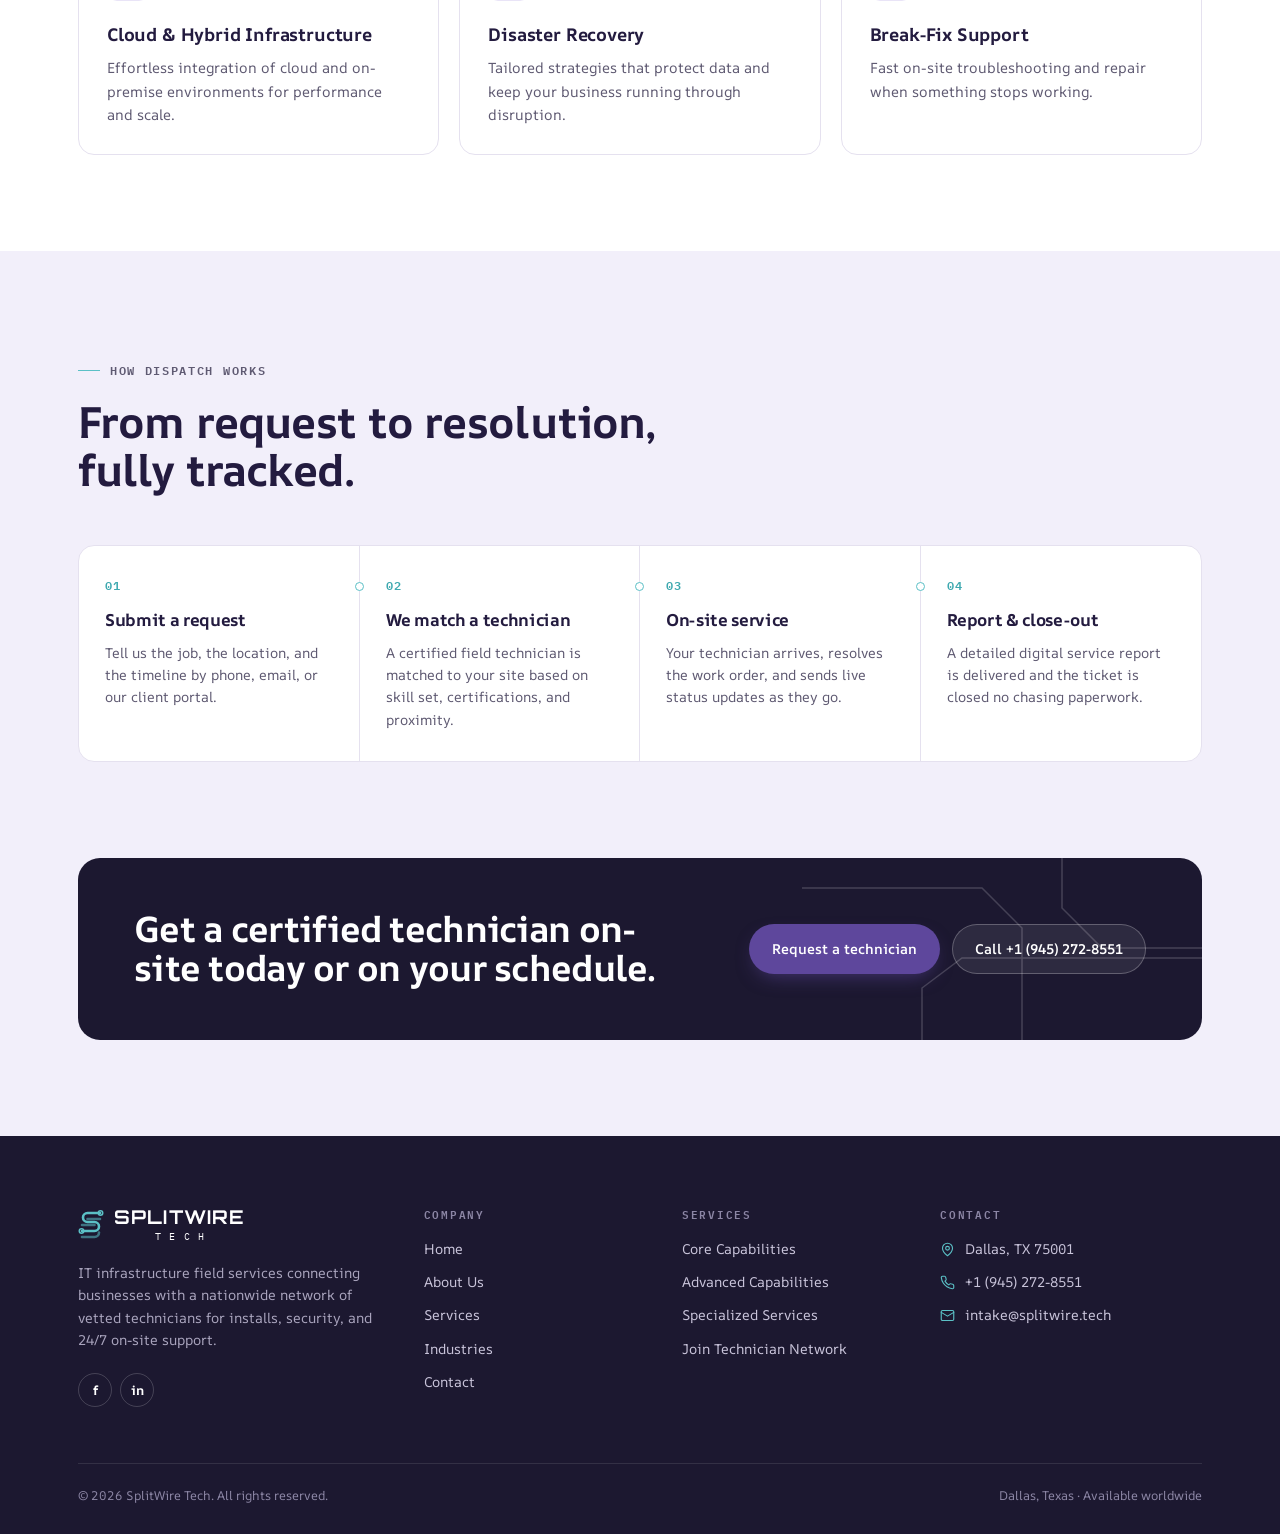
==== commit 1abb2155: "fixed the text" ====
--- a/index.html
+++ b/index.html
@@ -55,7 +55,7 @@
       <div>
         <p class="eyebrow">IT Infrastructure Field Services</p>
         <h1 class="h1">Boots on the ground, wired in minutes.</h1>
-        <p class="lead">SplitWire dispatches a vetted network of IT field technicians to install, secure, and maintain your infrastructure — anywhere you operate, on your timeline, backed by 24/7 global support.</p>
+        <p class="lead">SplitWire dispatches a vetted network of IT field technicians to install, secure, and maintain your infrastructure Anywhere you operate, on your timeline, backed by 24/7 global support.</p>
         <div class="hero-ctas">
           <a href="contact.html" class="btn btn-primary">Request a technician <svg class="ico" viewBox="0 0 24 24" aria-hidden="true"><path d="M5 12h14M13 6l6 6-6 6"/></svg></a>
           <a href="contact.html#join" class="btn btn-ghost">Join our technician network</a>
@@ -120,10 +120,10 @@
         <h2 class="h2">From request to resolution, fully tracked.</h2>
       </div>
       <div class="process reveal">
-        <div class="step"><div class="step-num">01</div><h3>Submit a request</h3><p>Tell us the job, the location, and the timeline — by phone, email, or our client portal.</p></div>
+        <div class="step"><div class="step-num">01</div><h3>Submit a request</h3><p>Tell us the job, the location, and the timeline by phone, email, or our client portal.</p></div>
         <div class="step"><div class="step-num">02</div><h3>We match a technician</h3><p>A certified field technician is matched to your site based on skill set, certifications, and proximity.</p></div>
         <div class="step"><div class="step-num">03</div><h3>On-site service</h3><p>Your technician arrives, resolves the work order, and sends live status updates as they go.</p></div>
-        <div class="step"><div class="step-num">04</div><h3>Report &amp; close-out</h3><p>A detailed digital service report is delivered and the ticket is closed — no chasing paperwork.</p></div>
+        <div class="step"><div class="step-num">04</div><h3>Report &amp; close-out</h3><p>A detailed digital service report is delivered and the ticket is closed no chasing paperwork.</p></div>
       </div>
     </div>
   </section>
@@ -132,7 +132,7 @@
     <div class="wrap">
       <div class="cta cta-dark reveal">
         <svg class="cta-lines" viewBox="0 0 420 200" aria-hidden="true"><path d="M0 40 H180 L220 80 V200 M260 0 V60 L300 100 H420 M120 200 V140 L160 110 H420" fill="none" stroke="#fff" stroke-width="1.5"/></svg>
-        <h2>Get a certified technician on-site — today or on your schedule.</h2>
+        <h2>Get a certified technician on-site today or on your schedule.</h2>
         <div class="cta-actions">
           <a href="contact.html" class="btn btn-primary">Request a technician</a>
           <a href="tel:+19452728551" class="btn btn-outline-light">Call +1 (945) 272-8551</a>
@@ -154,7 +154,7 @@
           </svg>
           <span class="logo-text"><span class="logo-word">SPLITWIRE</span><span class="logo-sub">TECH</span></span>
         </a>
-        <p>IT infrastructure field services — connecting businesses with a nationwide network of vetted technicians for installs, security, and 24/7 on-site support.</p>
+        <p>IT infrastructure field services connecting businesses with a nationwide network of vetted technicians for installs, security, and 24/7 on-site support.</p>
         <div class="social"><a href="#" aria-label="Facebook">f</a><a href="#" aria-label="LinkedIn">in</a></div>
       </div>
       <div class="foot-col"><h4>Company</h4><ul><li><a href="index.html">Home</a></li><li><a href="about.html">About Us</a></li><li><a href="services.html">Services</a></li><li><a href="industries.html">Industries</a></li><li><a href="contact.html">Contact</a></li></ul></div>
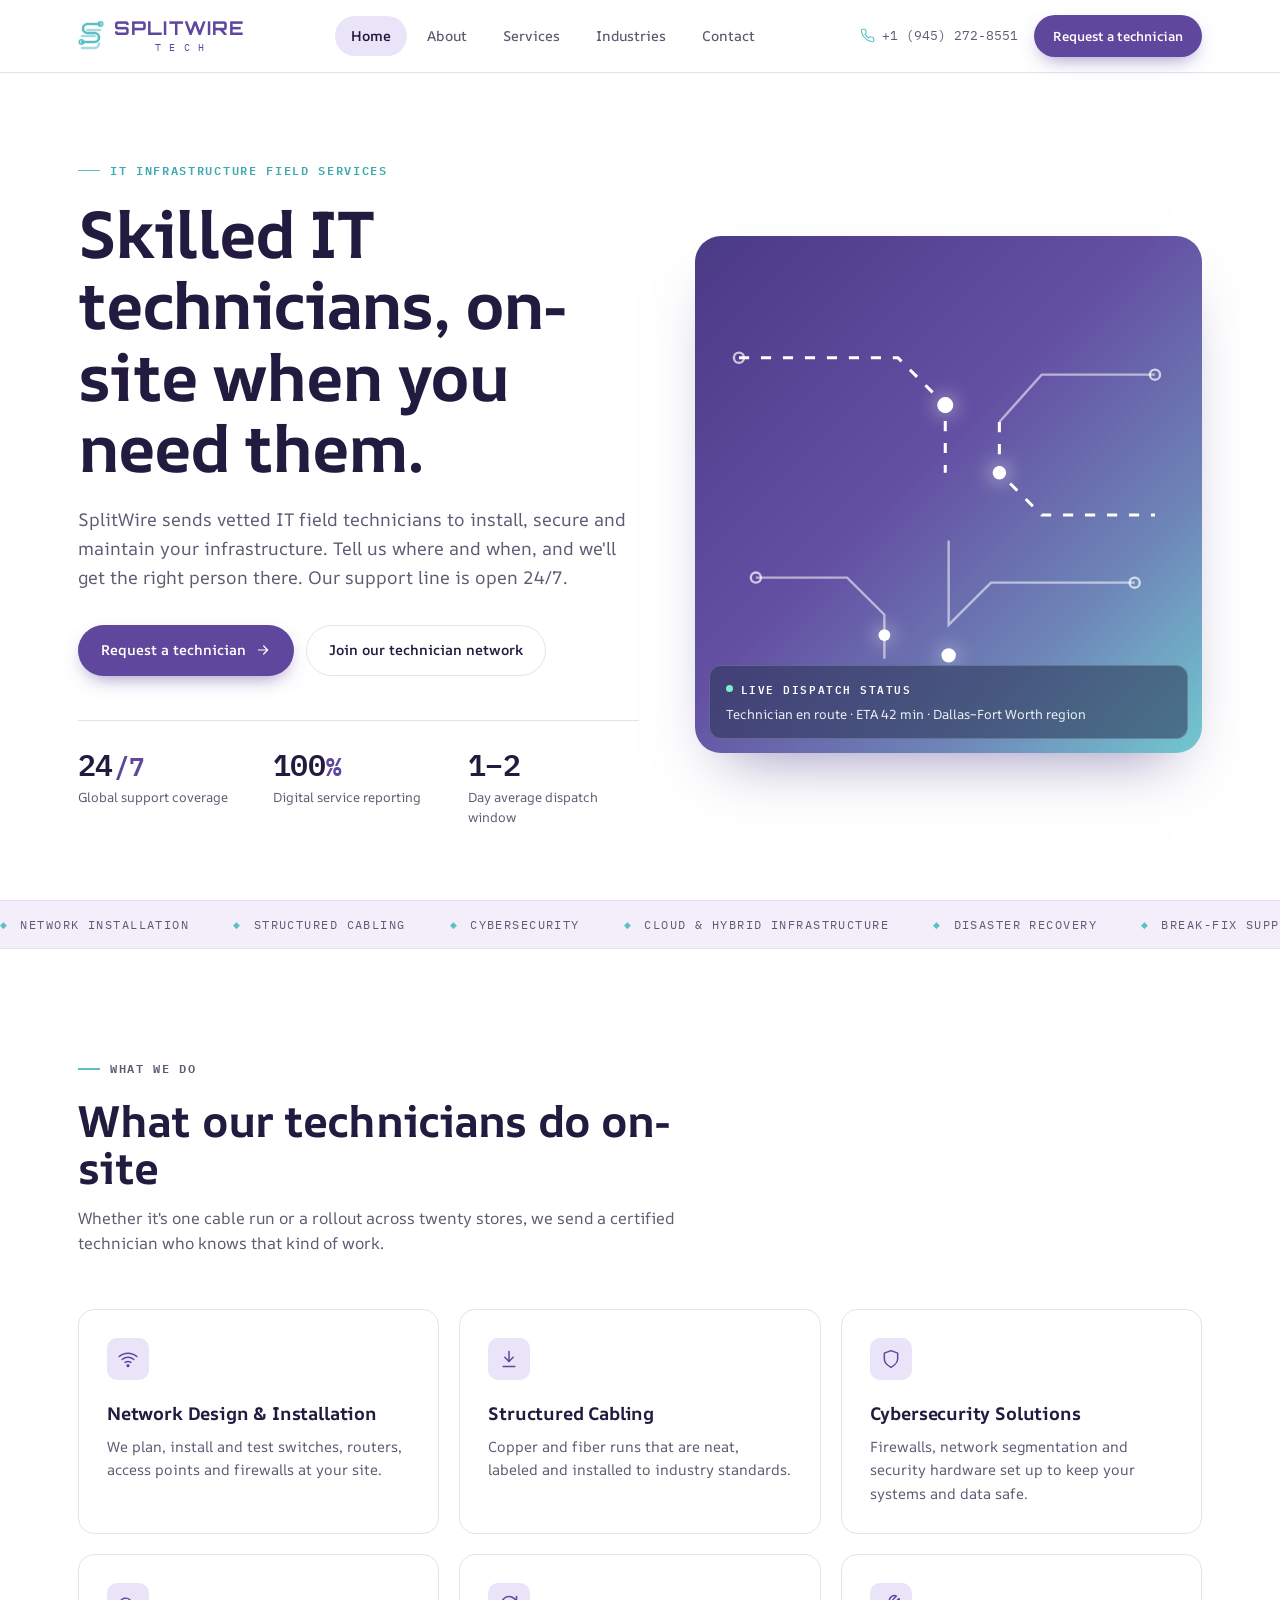
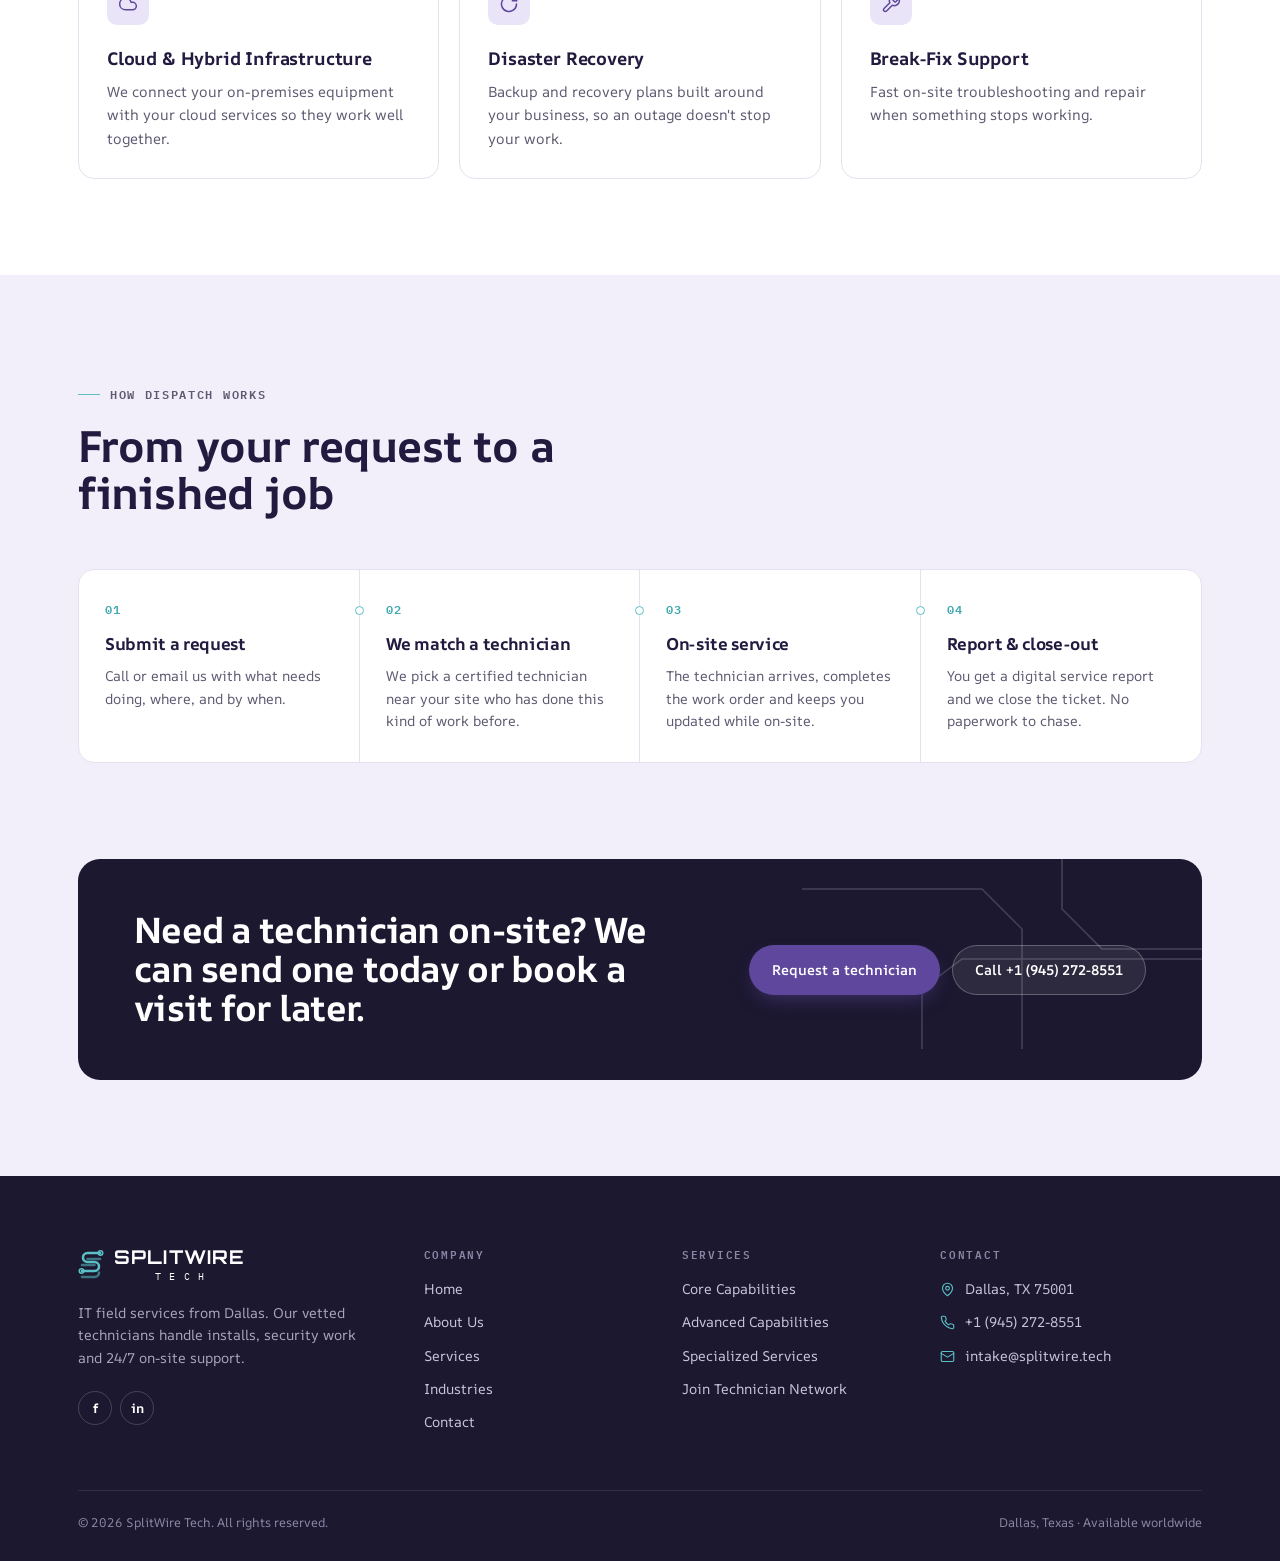
==== commit 70cd5c9f: "fix the code" ====
--- a/index.html
+++ b/index.html
@@ -5,7 +5,7 @@
 <meta name="color-scheme" content="light">
 <meta name="viewport" content="width=device-width, initial-scale=1, viewport-fit=cover">
 <title>SplitWire Tech | IT Infrastructure Field Services</title>
-<meta name="description" content="SplitWire dispatches a vetted network of IT field technicians to install, secure, and maintain your infrastructure — anywhere you operate, backed by 24/7 global support.">
+<meta name="description" content="SplitWire sends vetted IT field technicians to install, secure and maintain your infrastructure, wherever your sites are. Support is available 24/7.">
 <link rel="icon" href="assets/images/favicon.svg" type="image/svg+xml">
 <link rel="preconnect" href="https://fonts.googleapis.com">
 <link rel="preconnect" href="https://fonts.gstatic.com" crossorigin>
@@ -54,8 +54,8 @@
     <div class="wrap hero-grid">
       <div>
         <p class="eyebrow">IT Infrastructure Field Services</p>
-        <h1 class="h1">Boots on the ground, wired in minutes.</h1>
-        <p class="lead">SplitWire dispatches a vetted network of IT field technicians to install, secure, and maintain your infrastructure Anywhere you operate, on your timeline, backed by 24/7 global support.</p>
+        <h1 class="h1">Skilled IT technicians, on-site when you need them.</h1>
+        <p class="lead">SplitWire sends vetted IT field technicians to install, secure and maintain your infrastructure. Tell us where and when, and we'll get the right person there. Our support line is open 24/7.</p>
         <div class="hero-ctas">
           <a href="contact.html" class="btn btn-primary">Request a technician <svg class="ico" viewBox="0 0 24 24" aria-hidden="true"><path d="M5 12h14M13 6l6 6-6 6"/></svg></a>
           <a href="contact.html#join" class="btn btn-ghost">Join our technician network</a>
@@ -99,15 +99,15 @@
     <div class="wrap">
       <div class="section-head reveal">
         <p class="eyebrow">What we do</p>
-        <h2 class="h2">Field-ready capabilities, dispatched where you need them.</h2>
-        <p>From a single cable run to a multi-site rollout, every job is handled by a certified technician matched to the work.</p>
+        <h2 class="h2">What our technicians do on-site</h2>
+        <p>Whether it's one cable run or a rollout across twenty stores, we send a certified technician who knows that kind of work.</p>
       </div>
       <div class="grid-3">
-        <article class="card reveal"><div class="card-icon"><svg class="ico" viewBox="0 0 24 24" aria-hidden="true"><path d="M5 12.55a11 11 0 0 1 14 0"/><path d="M1.42 9a16 16 0 0 1 21.16 0"/><path d="M8.53 16.11a6 6 0 0 1 6.95 0"/><circle cx="12" cy="20" r="1"/></svg></div><h3>Network Design &amp; Installation</h3><p>Switches, routers, access points and firewalls — planned, installed, and tested on-site.</p></article>
-        <article class="card reveal"><div class="card-icon"><svg class="ico" viewBox="0 0 24 24" aria-hidden="true"><path d="M12 3v12"/><path d="m7 10 5 5 5-5"/><path d="M5 21h14"/></svg></div><h3>Structured Cabling</h3><p>Clean, labeled, standards-compliant copper and fiber runs built to last.</p></article>
-        <article class="card reveal"><div class="card-icon"><svg class="ico" viewBox="0 0 24 24" aria-hidden="true"><path d="M12 22s8-4 8-10V5l-8-3-8 3v7c0 6 8 10 8 10z"/></svg></div><h3>Cybersecurity Solutions</h3><p>Comprehensive protection for your infrastructure and data against evolving threats.</p></article>
-        <article class="card reveal"><div class="card-icon"><svg class="ico" viewBox="0 0 24 24" aria-hidden="true"><path d="M17.5 19H9a7 7 0 1 1 6.71-9h1.79a4.5 4.5 0 1 1 0 9z"/></svg></div><h3>Cloud &amp; Hybrid Infrastructure</h3><p>Effortless integration of cloud and on-premise environments for performance and scale.</p></article>
-        <article class="card reveal"><div class="card-icon"><svg class="ico" viewBox="0 0 24 24" aria-hidden="true"><path d="M21 12a9 9 0 1 1-3-6.7L21 8"/><path d="M21 3v5h-5"/></svg></div><h3>Disaster Recovery</h3><p>Tailored strategies that protect data and keep your business running through disruption.</p></article>
+        <article class="card reveal"><div class="card-icon"><svg class="ico" viewBox="0 0 24 24" aria-hidden="true"><path d="M5 12.55a11 11 0 0 1 14 0"/><path d="M1.42 9a16 16 0 0 1 21.16 0"/><path d="M8.53 16.11a6 6 0 0 1 6.95 0"/><circle cx="12" cy="20" r="1"/></svg></div><h3>Network Design &amp; Installation</h3><p>We plan, install and test switches, routers, access points and firewalls at your site.</p></article>
+        <article class="card reveal"><div class="card-icon"><svg class="ico" viewBox="0 0 24 24" aria-hidden="true"><path d="M12 3v12"/><path d="m7 10 5 5 5-5"/><path d="M5 21h14"/></svg></div><h3>Structured Cabling</h3><p>Copper and fiber runs that are neat, labeled and installed to industry standards.</p></article>
+        <article class="card reveal"><div class="card-icon"><svg class="ico" viewBox="0 0 24 24" aria-hidden="true"><path d="M12 22s8-4 8-10V5l-8-3-8 3v7c0 6 8 10 8 10z"/></svg></div><h3>Cybersecurity Solutions</h3><p>Firewalls, network segmentation and security hardware set up to keep your systems and data safe.</p></article>
+        <article class="card reveal"><div class="card-icon"><svg class="ico" viewBox="0 0 24 24" aria-hidden="true"><path d="M17.5 19H9a7 7 0 1 1 6.71-9h1.79a4.5 4.5 0 1 1 0 9z"/></svg></div><h3>Cloud &amp; Hybrid Infrastructure</h3><p>We connect your on-premises equipment with your cloud services so they work well together.</p></article>
+        <article class="card reveal"><div class="card-icon"><svg class="ico" viewBox="0 0 24 24" aria-hidden="true"><path d="M21 12a9 9 0 1 1-3-6.7L21 8"/><path d="M21 3v5h-5"/></svg></div><h3>Disaster Recovery</h3><p>Backup and recovery plans built around your business, so an outage doesn't stop your work.</p></article>
         <article class="card reveal"><div class="card-icon"><svg class="ico" viewBox="0 0 24 24" aria-hidden="true"><path d="M14.7 6.3a1 1 0 0 0 0 1.4l1.6 1.6a1 1 0 0 0 1.4 0l3.8-3.8a6 6 0 0 1-7.9 7.9l-6.9 6.9a2.1 2.1 0 0 1-3-3l6.9-6.9a6 6 0 0 1 7.9-7.9z"/></svg></div><h3>Break-Fix Support</h3><p>Fast on-site troubleshooting and repair when something stops working.</p></article>
       </div>
     </div>
@@ -117,13 +117,13 @@
     <div class="wrap">
       <div class="section-head reveal">
         <p class="eyebrow">How dispatch works</p>
-        <h2 class="h2">From request to resolution, fully tracked.</h2>
+        <h2 class="h2">From your request to a finished job</h2>
       </div>
       <div class="process reveal">
-        <div class="step"><div class="step-num">01</div><h3>Submit a request</h3><p>Tell us the job, the location, and the timeline by phone, email, or our client portal.</p></div>
-        <div class="step"><div class="step-num">02</div><h3>We match a technician</h3><p>A certified field technician is matched to your site based on skill set, certifications, and proximity.</p></div>
-        <div class="step"><div class="step-num">03</div><h3>On-site service</h3><p>Your technician arrives, resolves the work order, and sends live status updates as they go.</p></div>
-        <div class="step"><div class="step-num">04</div><h3>Report &amp; close-out</h3><p>A detailed digital service report is delivered and the ticket is closed no chasing paperwork.</p></div>
+        <div class="step"><div class="step-num">01</div><h3>Submit a request</h3><p>Call or email us with what needs doing, where, and by when.</p></div>
+        <div class="step"><div class="step-num">02</div><h3>We match a technician</h3><p>We pick a certified technician near your site who has done this kind of work before.</p></div>
+        <div class="step"><div class="step-num">03</div><h3>On-site service</h3><p>The technician arrives, completes the work order and keeps you updated while on-site.</p></div>
+        <div class="step"><div class="step-num">04</div><h3>Report &amp; close-out</h3><p>You get a digital service report and we close the ticket. No paperwork to chase.</p></div>
       </div>
     </div>
   </section>
@@ -132,7 +132,7 @@
     <div class="wrap">
       <div class="cta cta-dark reveal">
         <svg class="cta-lines" viewBox="0 0 420 200" aria-hidden="true"><path d="M0 40 H180 L220 80 V200 M260 0 V60 L300 100 H420 M120 200 V140 L160 110 H420" fill="none" stroke="#fff" stroke-width="1.5"/></svg>
-        <h2>Get a certified technician on-site today or on your schedule.</h2>
+        <h2>Need a technician on-site? We can send one today or book a visit for later.</h2>
         <div class="cta-actions">
           <a href="contact.html" class="btn btn-primary">Request a technician</a>
           <a href="tel:+19452728551" class="btn btn-outline-light">Call +1 (945) 272-8551</a>
@@ -154,7 +154,7 @@
           </svg>
           <span class="logo-text"><span class="logo-word">SPLITWIRE</span><span class="logo-sub">TECH</span></span>
         </a>
-        <p>IT infrastructure field services connecting businesses with a nationwide network of vetted technicians for installs, security, and 24/7 on-site support.</p>
+        <p>IT field services from Dallas. Our vetted technicians handle installs, security work and 24/7 on-site support.</p>
         <div class="social"><a href="#" aria-label="Facebook">f</a><a href="#" aria-label="LinkedIn">in</a></div>
       </div>
       <div class="foot-col"><h4>Company</h4><ul><li><a href="index.html">Home</a></li><li><a href="about.html">About Us</a></li><li><a href="services.html">Services</a></li><li><a href="industries.html">Industries</a></li><li><a href="contact.html">Contact</a></li></ul></div>
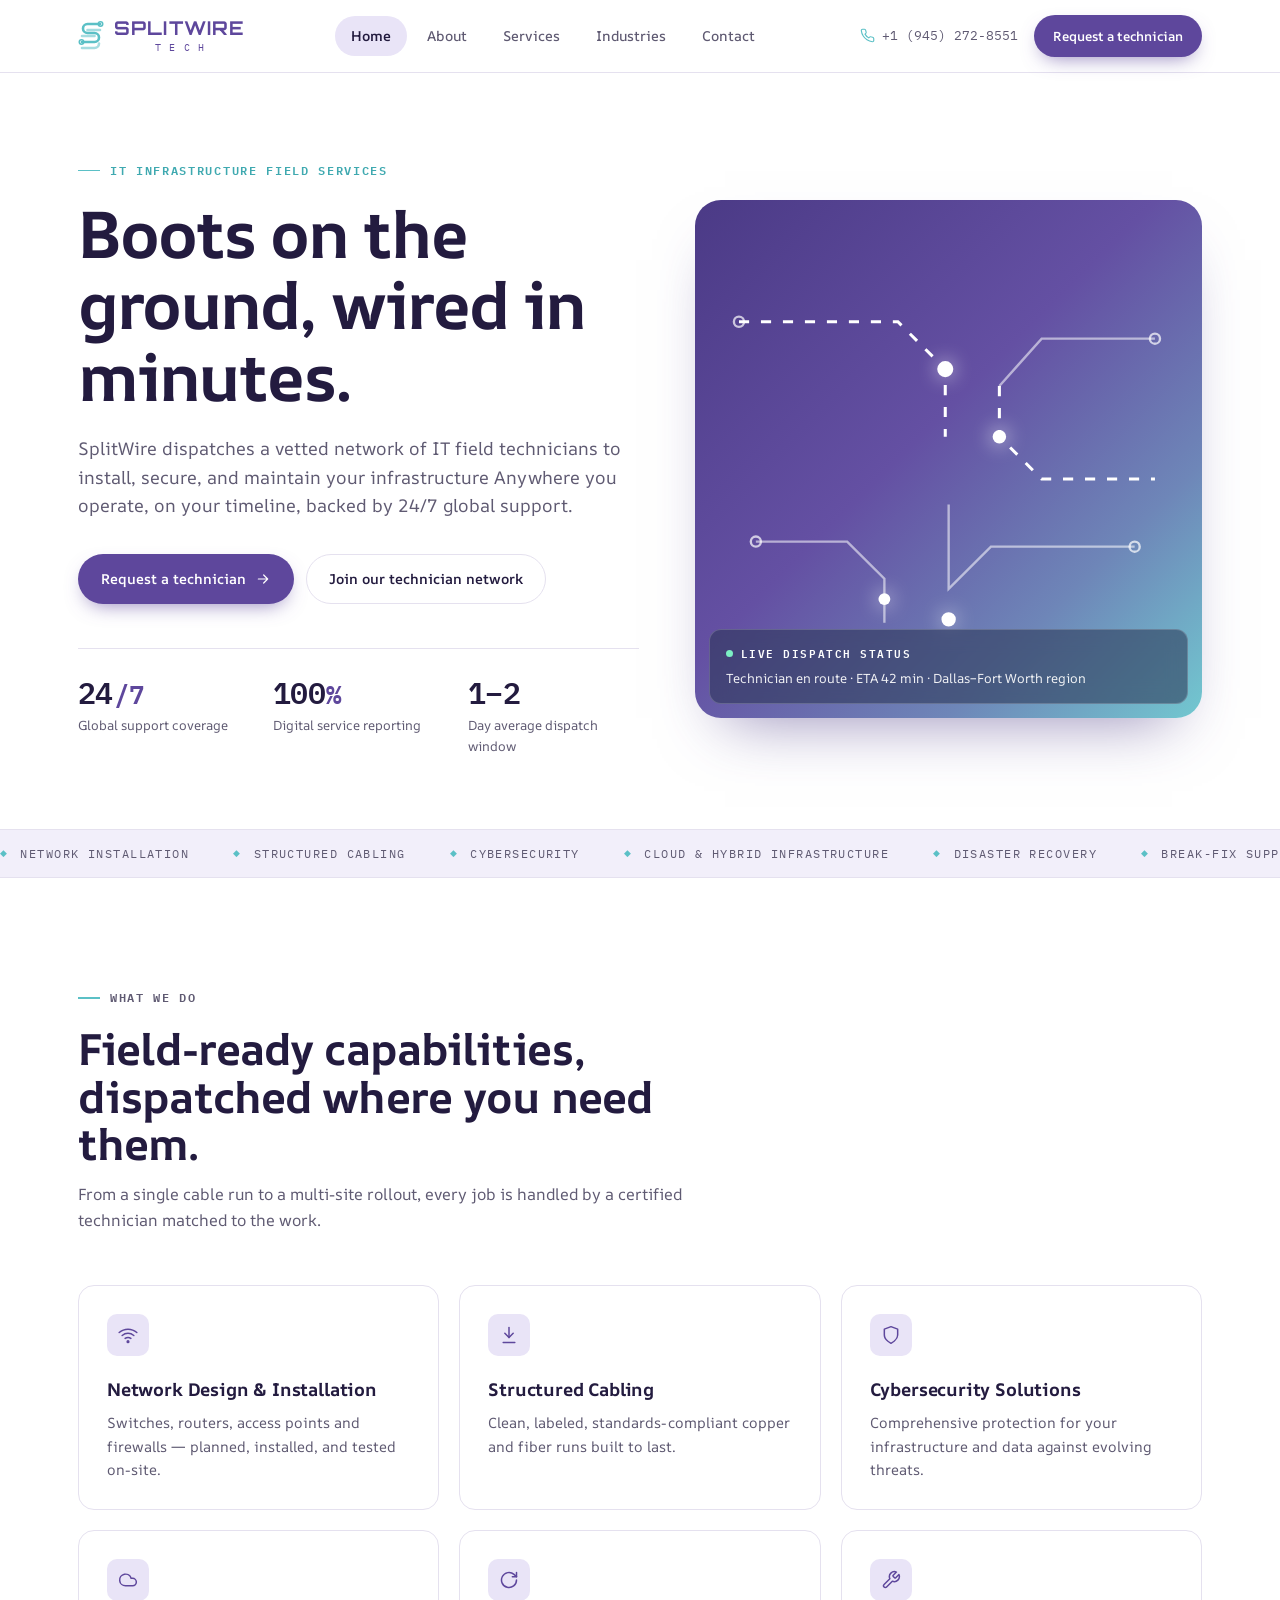
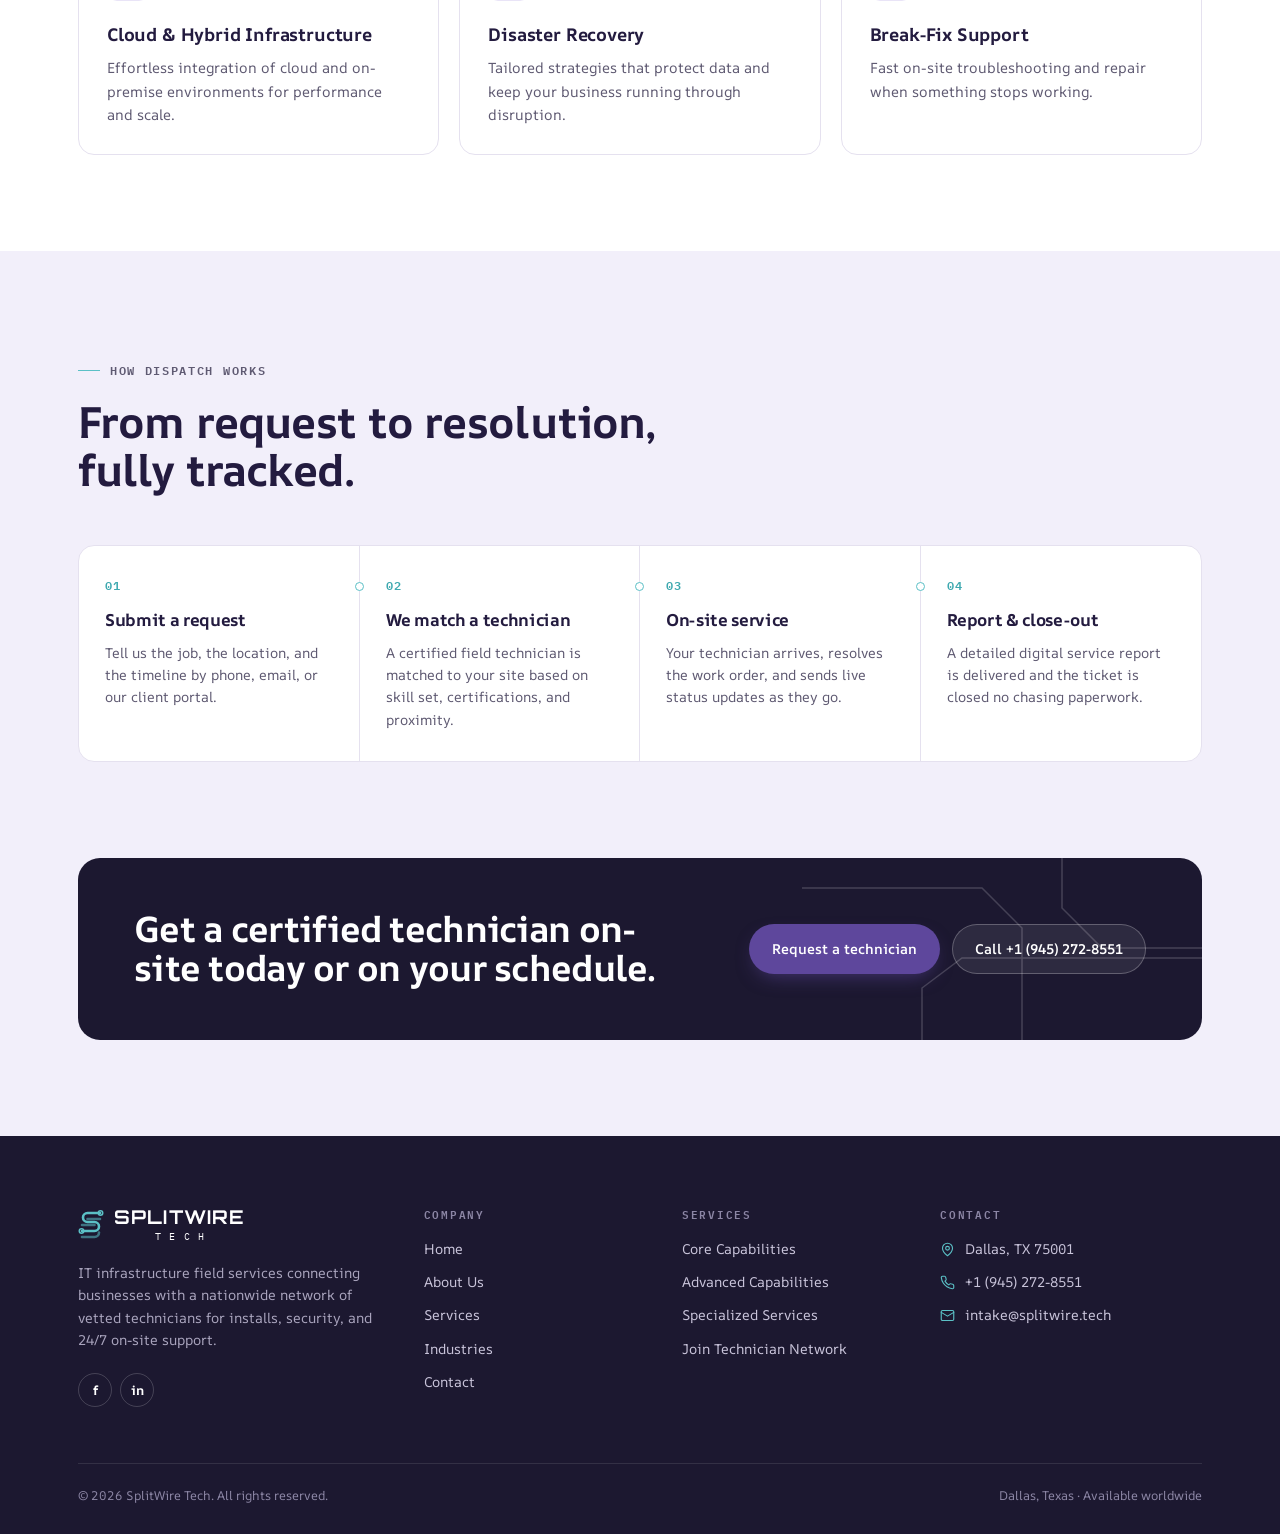
==== commit 7f1167b2: "Revert "fix the code" This reverts commit 70cd5c9f8389a749202e81f9a7d7659d3c5643cc." ====
--- a/index.html
+++ b/index.html
@@ -5,7 +5,7 @@
 <meta name="color-scheme" content="light">
 <meta name="viewport" content="width=device-width, initial-scale=1, viewport-fit=cover">
 <title>SplitWire Tech | IT Infrastructure Field Services</title>
-<meta name="description" content="SplitWire sends vetted IT field technicians to install, secure and maintain your infrastructure, wherever your sites are. Support is available 24/7.">
+<meta name="description" content="SplitWire dispatches a vetted network of IT field technicians to install, secure, and maintain your infrastructure — anywhere you operate, backed by 24/7 global support.">
 <link rel="icon" href="assets/images/favicon.svg" type="image/svg+xml">
 <link rel="preconnect" href="https://fonts.googleapis.com">
 <link rel="preconnect" href="https://fonts.gstatic.com" crossorigin>
@@ -54,8 +54,8 @@
     <div class="wrap hero-grid">
       <div>
         <p class="eyebrow">IT Infrastructure Field Services</p>
-        <h1 class="h1">Skilled IT technicians, on-site when you need them.</h1>
-        <p class="lead">SplitWire sends vetted IT field technicians to install, secure and maintain your infrastructure. Tell us where and when, and we'll get the right person there. Our support line is open 24/7.</p>
+        <h1 class="h1">Boots on the ground, wired in minutes.</h1>
+        <p class="lead">SplitWire dispatches a vetted network of IT field technicians to install, secure, and maintain your infrastructure Anywhere you operate, on your timeline, backed by 24/7 global support.</p>
         <div class="hero-ctas">
           <a href="contact.html" class="btn btn-primary">Request a technician <svg class="ico" viewBox="0 0 24 24" aria-hidden="true"><path d="M5 12h14M13 6l6 6-6 6"/></svg></a>
           <a href="contact.html#join" class="btn btn-ghost">Join our technician network</a>
@@ -99,15 +99,15 @@
     <div class="wrap">
       <div class="section-head reveal">
         <p class="eyebrow">What we do</p>
-        <h2 class="h2">What our technicians do on-site</h2>
-        <p>Whether it's one cable run or a rollout across twenty stores, we send a certified technician who knows that kind of work.</p>
+        <h2 class="h2">Field-ready capabilities, dispatched where you need them.</h2>
+        <p>From a single cable run to a multi-site rollout, every job is handled by a certified technician matched to the work.</p>
       </div>
       <div class="grid-3">
-        <article class="card reveal"><div class="card-icon"><svg class="ico" viewBox="0 0 24 24" aria-hidden="true"><path d="M5 12.55a11 11 0 0 1 14 0"/><path d="M1.42 9a16 16 0 0 1 21.16 0"/><path d="M8.53 16.11a6 6 0 0 1 6.95 0"/><circle cx="12" cy="20" r="1"/></svg></div><h3>Network Design &amp; Installation</h3><p>We plan, install and test switches, routers, access points and firewalls at your site.</p></article>
-        <article class="card reveal"><div class="card-icon"><svg class="ico" viewBox="0 0 24 24" aria-hidden="true"><path d="M12 3v12"/><path d="m7 10 5 5 5-5"/><path d="M5 21h14"/></svg></div><h3>Structured Cabling</h3><p>Copper and fiber runs that are neat, labeled and installed to industry standards.</p></article>
-        <article class="card reveal"><div class="card-icon"><svg class="ico" viewBox="0 0 24 24" aria-hidden="true"><path d="M12 22s8-4 8-10V5l-8-3-8 3v7c0 6 8 10 8 10z"/></svg></div><h3>Cybersecurity Solutions</h3><p>Firewalls, network segmentation and security hardware set up to keep your systems and data safe.</p></article>
-        <article class="card reveal"><div class="card-icon"><svg class="ico" viewBox="0 0 24 24" aria-hidden="true"><path d="M17.5 19H9a7 7 0 1 1 6.71-9h1.79a4.5 4.5 0 1 1 0 9z"/></svg></div><h3>Cloud &amp; Hybrid Infrastructure</h3><p>We connect your on-premises equipment with your cloud services so they work well together.</p></article>
-        <article class="card reveal"><div class="card-icon"><svg class="ico" viewBox="0 0 24 24" aria-hidden="true"><path d="M21 12a9 9 0 1 1-3-6.7L21 8"/><path d="M21 3v5h-5"/></svg></div><h3>Disaster Recovery</h3><p>Backup and recovery plans built around your business, so an outage doesn't stop your work.</p></article>
+        <article class="card reveal"><div class="card-icon"><svg class="ico" viewBox="0 0 24 24" aria-hidden="true"><path d="M5 12.55a11 11 0 0 1 14 0"/><path d="M1.42 9a16 16 0 0 1 21.16 0"/><path d="M8.53 16.11a6 6 0 0 1 6.95 0"/><circle cx="12" cy="20" r="1"/></svg></div><h3>Network Design &amp; Installation</h3><p>Switches, routers, access points and firewalls — planned, installed, and tested on-site.</p></article>
+        <article class="card reveal"><div class="card-icon"><svg class="ico" viewBox="0 0 24 24" aria-hidden="true"><path d="M12 3v12"/><path d="m7 10 5 5 5-5"/><path d="M5 21h14"/></svg></div><h3>Structured Cabling</h3><p>Clean, labeled, standards-compliant copper and fiber runs built to last.</p></article>
+        <article class="card reveal"><div class="card-icon"><svg class="ico" viewBox="0 0 24 24" aria-hidden="true"><path d="M12 22s8-4 8-10V5l-8-3-8 3v7c0 6 8 10 8 10z"/></svg></div><h3>Cybersecurity Solutions</h3><p>Comprehensive protection for your infrastructure and data against evolving threats.</p></article>
+        <article class="card reveal"><div class="card-icon"><svg class="ico" viewBox="0 0 24 24" aria-hidden="true"><path d="M17.5 19H9a7 7 0 1 1 6.71-9h1.79a4.5 4.5 0 1 1 0 9z"/></svg></div><h3>Cloud &amp; Hybrid Infrastructure</h3><p>Effortless integration of cloud and on-premise environments for performance and scale.</p></article>
+        <article class="card reveal"><div class="card-icon"><svg class="ico" viewBox="0 0 24 24" aria-hidden="true"><path d="M21 12a9 9 0 1 1-3-6.7L21 8"/><path d="M21 3v5h-5"/></svg></div><h3>Disaster Recovery</h3><p>Tailored strategies that protect data and keep your business running through disruption.</p></article>
         <article class="card reveal"><div class="card-icon"><svg class="ico" viewBox="0 0 24 24" aria-hidden="true"><path d="M14.7 6.3a1 1 0 0 0 0 1.4l1.6 1.6a1 1 0 0 0 1.4 0l3.8-3.8a6 6 0 0 1-7.9 7.9l-6.9 6.9a2.1 2.1 0 0 1-3-3l6.9-6.9a6 6 0 0 1 7.9-7.9z"/></svg></div><h3>Break-Fix Support</h3><p>Fast on-site troubleshooting and repair when something stops working.</p></article>
       </div>
     </div>
@@ -117,13 +117,13 @@
     <div class="wrap">
       <div class="section-head reveal">
         <p class="eyebrow">How dispatch works</p>
-        <h2 class="h2">From your request to a finished job</h2>
+        <h2 class="h2">From request to resolution, fully tracked.</h2>
       </div>
       <div class="process reveal">
-        <div class="step"><div class="step-num">01</div><h3>Submit a request</h3><p>Call or email us with what needs doing, where, and by when.</p></div>
-        <div class="step"><div class="step-num">02</div><h3>We match a technician</h3><p>We pick a certified technician near your site who has done this kind of work before.</p></div>
-        <div class="step"><div class="step-num">03</div><h3>On-site service</h3><p>The technician arrives, completes the work order and keeps you updated while on-site.</p></div>
-        <div class="step"><div class="step-num">04</div><h3>Report &amp; close-out</h3><p>You get a digital service report and we close the ticket. No paperwork to chase.</p></div>
+        <div class="step"><div class="step-num">01</div><h3>Submit a request</h3><p>Tell us the job, the location, and the timeline by phone, email, or our client portal.</p></div>
+        <div class="step"><div class="step-num">02</div><h3>We match a technician</h3><p>A certified field technician is matched to your site based on skill set, certifications, and proximity.</p></div>
+        <div class="step"><div class="step-num">03</div><h3>On-site service</h3><p>Your technician arrives, resolves the work order, and sends live status updates as they go.</p></div>
+        <div class="step"><div class="step-num">04</div><h3>Report &amp; close-out</h3><p>A detailed digital service report is delivered and the ticket is closed no chasing paperwork.</p></div>
       </div>
     </div>
   </section>
@@ -132,7 +132,7 @@
     <div class="wrap">
       <div class="cta cta-dark reveal">
         <svg class="cta-lines" viewBox="0 0 420 200" aria-hidden="true"><path d="M0 40 H180 L220 80 V200 M260 0 V60 L300 100 H420 M120 200 V140 L160 110 H420" fill="none" stroke="#fff" stroke-width="1.5"/></svg>
-        <h2>Need a technician on-site? We can send one today or book a visit for later.</h2>
+        <h2>Get a certified technician on-site today or on your schedule.</h2>
         <div class="cta-actions">
           <a href="contact.html" class="btn btn-primary">Request a technician</a>
           <a href="tel:+19452728551" class="btn btn-outline-light">Call +1 (945) 272-8551</a>
@@ -154,7 +154,7 @@
           </svg>
           <span class="logo-text"><span class="logo-word">SPLITWIRE</span><span class="logo-sub">TECH</span></span>
         </a>
-        <p>IT field services from Dallas. Our vetted technicians handle installs, security work and 24/7 on-site support.</p>
+        <p>IT infrastructure field services connecting businesses with a nationwide network of vetted technicians for installs, security, and 24/7 on-site support.</p>
         <div class="social"><a href="#" aria-label="Facebook">f</a><a href="#" aria-label="LinkedIn">in</a></div>
       </div>
       <div class="foot-col"><h4>Company</h4><ul><li><a href="index.html">Home</a></li><li><a href="about.html">About Us</a></li><li><a href="services.html">Services</a></li><li><a href="industries.html">Industries</a></li><li><a href="contact.html">Contact</a></li></ul></div>
